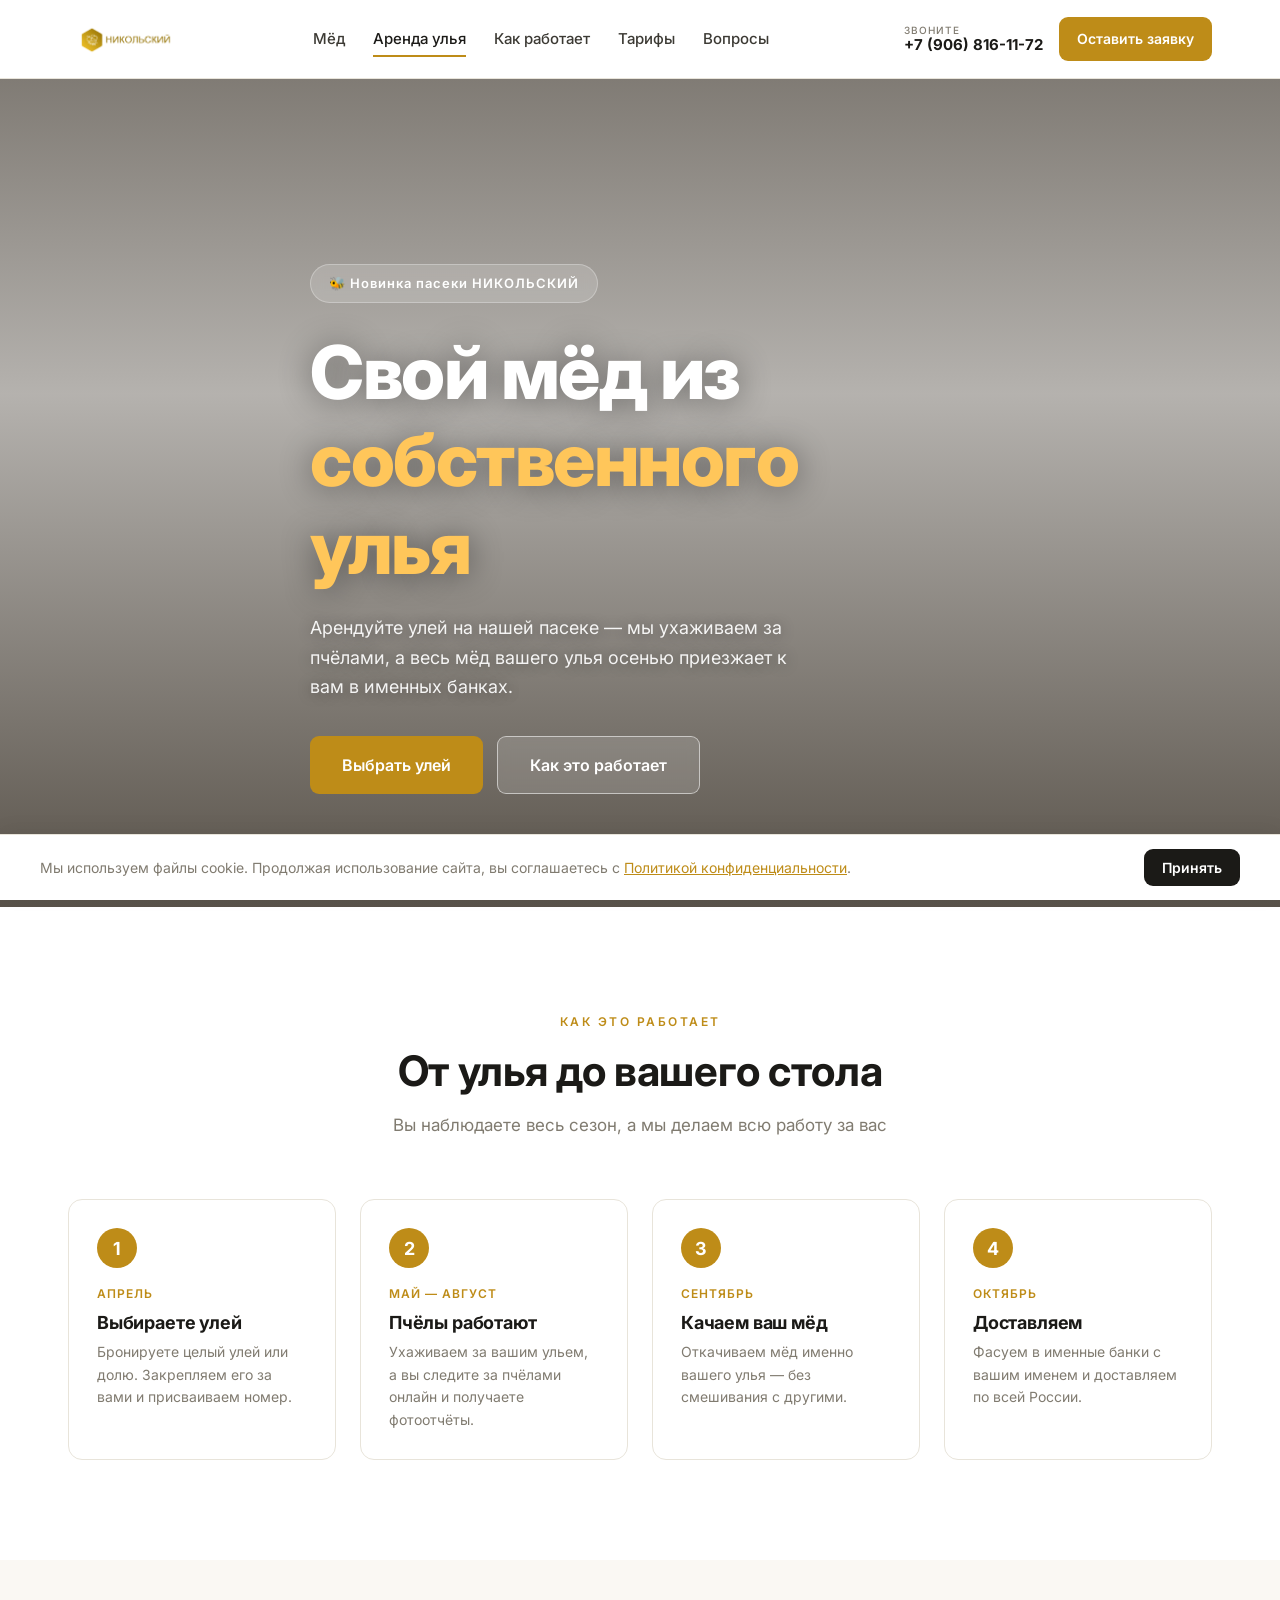
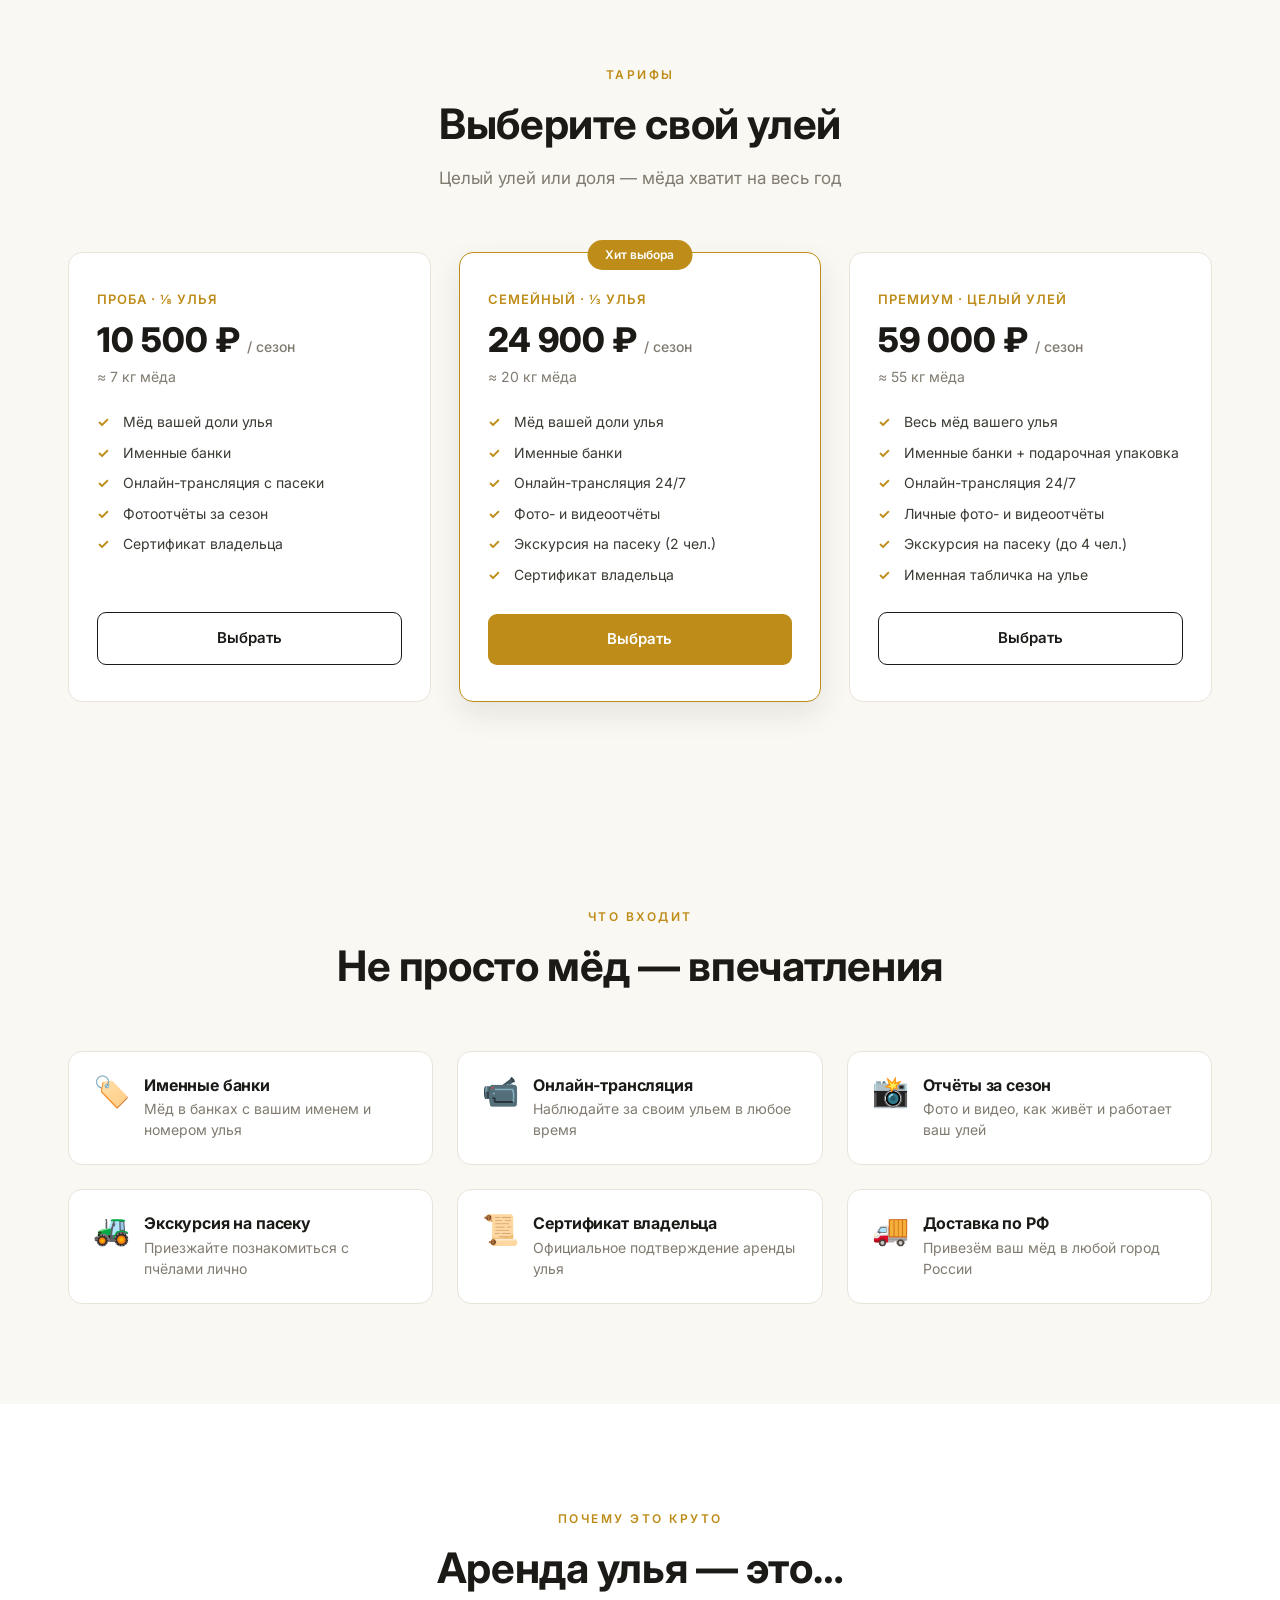
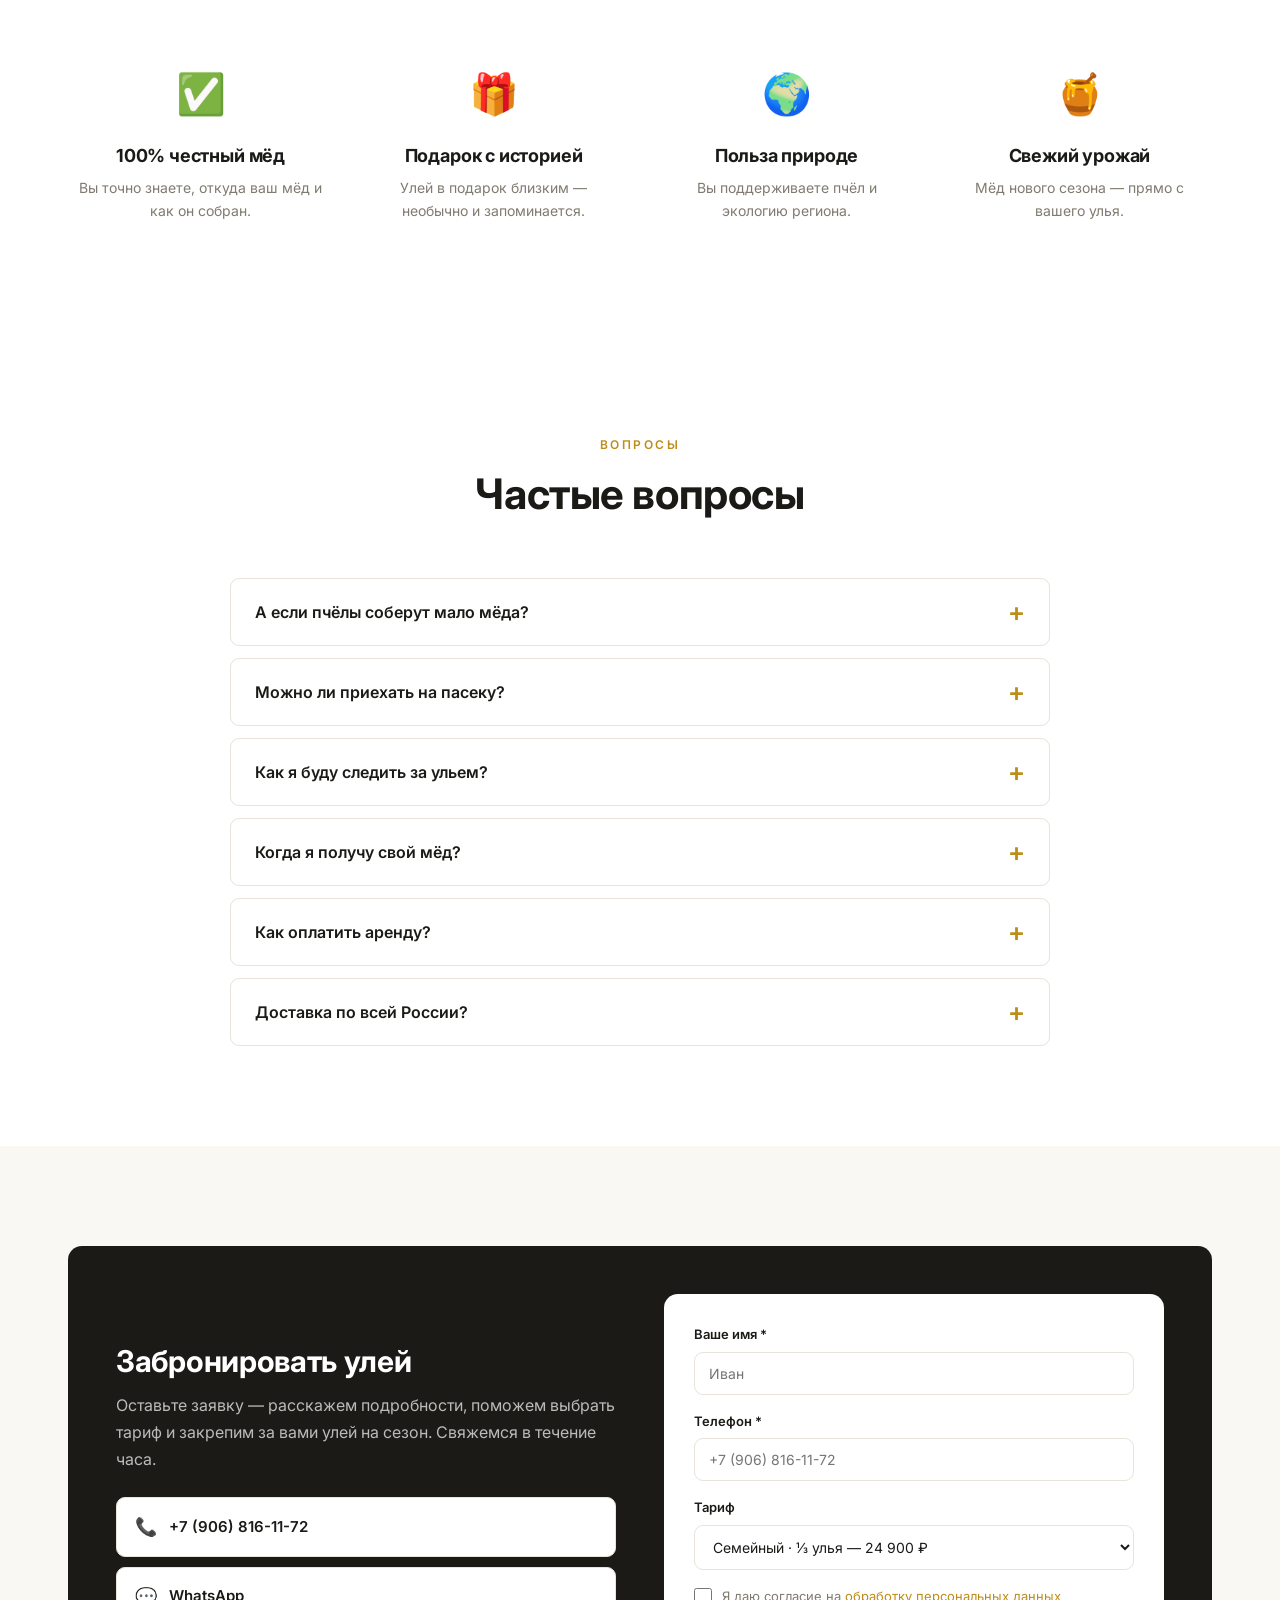
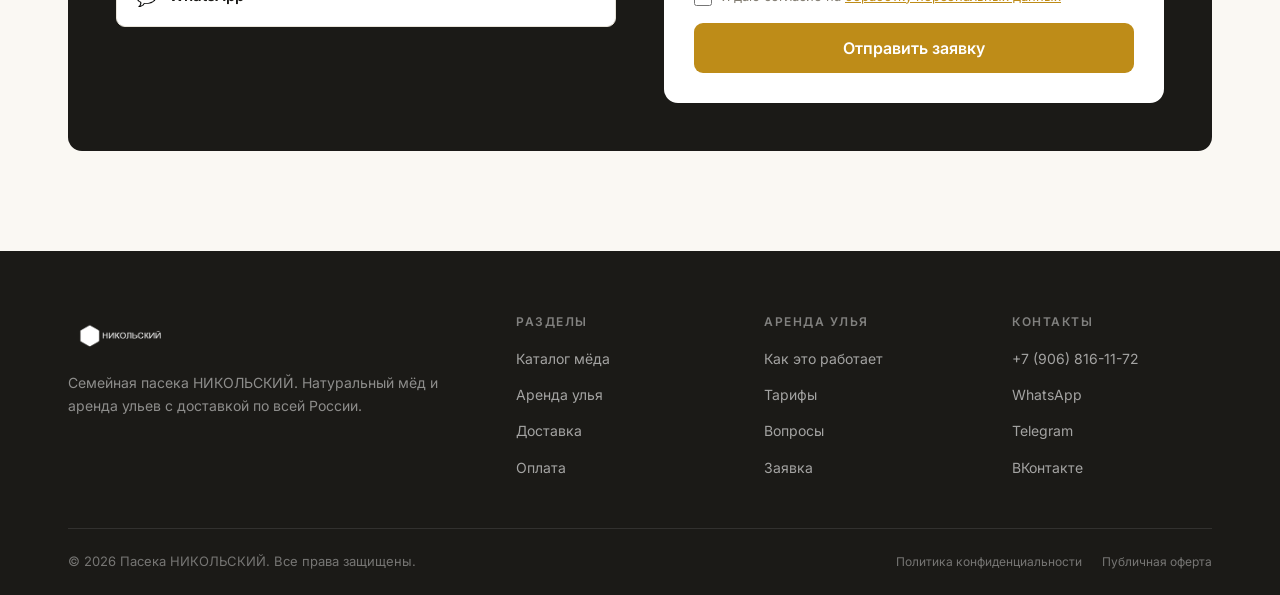
==== arenda.html @ d19005cc "Добавлена отдельная страница «Аренда улья» (пчелошеринг) - arenda.html: видео-hero, этапы по месяцам" ====
<!DOCTYPE html>
<html lang="ru">
<head>
  <meta charset="UTF-8" />
  <meta name="viewport" content="width=device-width, initial-scale=1.0" />
  <meta name="description" content="Аренда улья на пасеке НИКОЛЬСКИЙ — свой мёд из собственного улья. Именные банки, онлайн-трансляция, экскурсия. Доставка по России." />
  <title>Аренда улья — Пасека НИКОЛЬСКИЙ</title>
  <link rel="preconnect" href="https://fonts.googleapis.com" />
  <link rel="preconnect" href="https://fonts.gstatic.com" crossorigin />
  <link href="https://fonts.googleapis.com/css2?family=Montserrat:wght@500;600;700;800;900&family=Inter:wght@400;500;600&display=swap" rel="stylesheet" />
  <link rel="stylesheet" href="style.css" />
</head>
<body>

  <!-- COOKIE BANNER -->
  <div class="cookie-bar" id="cookieBar">
    <div class="cookie-bar__inner">
      <span>Мы используем файлы cookie. Продолжая использование сайта, вы соглашаетесь с <a href="privacy.html">Политикой конфиденциальности</a>.</span>
      <button class="btn btn--dark btn--sm" id="cookieAccept">Принять</button>
    </div>
  </div>

  <!-- HEADER -->
  <header class="header" id="header">
    <div class="container header__inner">
      <a href="index.html" class="logo">
        <img src="images/logo.png" alt="Пасека НИКОЛЬСКИЙ" class="logo__img" />
      </a>
      <nav class="nav" id="nav">
        <a href="index.html#products">Мёд</a>
        <a href="arenda.html" class="active">Аренда улья</a>
        <a href="#how">Как работает</a>
        <a href="#tariffs">Тарифы</a>
        <a href="#faq">Вопросы</a>
      </nav>
      <div class="header__actions">
        <a href="tel:+79068161172" class="header__phone">
          <span class="header__phone-label">Звоните</span>
          +7 (906) 816-11-72
        </a>
        <a href="#rent" class="btn btn--gold btn--sm">Оставить заявку</a>
        <button class="burger" id="burger" aria-label="Открыть меню"><span></span><span></span><span></span></button>
      </div>
    </div>
  </header>

  <!-- HERO -->
  <section class="hero" id="top">
    <video class="hero__video" autoplay muted loop playsinline preload="auto"
           poster="https://images.pexels.com/photos/17543926/pexels-photo-17543926.jpeg?auto=compress&cs=tinysrgb&w=1600">
      <source src="https://videos.pexels.com/video-files/18358802/18358802-hd_1920_1080_30fps.mp4" type="video/mp4">
    </video>
    <div class="hero__overlay" aria-hidden="true"></div>
    <div class="container">
      <div class="hero__content">
        <span class="hero__eyebrow">🐝 Новинка пасеки НИКОЛЬСКИЙ</span>
        <h1 class="hero__title">Свой мёд из<br><span>собственного улья</span></h1>
        <p class="hero__sub">Арендуйте улей на нашей пасеке — мы ухаживаем за пчёлами, а весь мёд вашего улья осенью приезжает к вам в именных банках.</p>
        <div class="hero__cta">
          <a href="#tariffs" class="btn btn--gold btn--lg">Выбрать улей</a>
          <a href="#how" class="btn btn--glass btn--lg">Как это работает</a>
        </div>
      </div>
    </div>
  </section>

  <!-- КАК ЭТО РАБОТАЕТ -->
  <section class="recipe" id="how" style="background:var(--bg)">
    <div class="container">
      <div class="section-head">
        <span class="section-tag">Как это работает</span>
        <h2 class="section-title">От улья до вашего стола</h2>
        <p class="section-sub">Вы наблюдаете весь сезон, а мы делаем всю работу за вас</p>
      </div>
      <div class="steps">
        <div class="step fade-in">
          <div class="step__num">1</div>
          <span class="step__month">Апрель</span>
          <h3>Выбираете улей</h3>
          <p>Бронируете целый улей или долю. Закрепляем его за вами и присваиваем номер.</p>
        </div>
        <div class="step fade-in">
          <div class="step__num">2</div>
          <span class="step__month">Май — Август</span>
          <h3>Пчёлы работают</h3>
          <p>Ухаживаем за вашим ульем, а вы следите за пчёлами онлайн и получаете фотоотчёты.</p>
        </div>
        <div class="step fade-in">
          <div class="step__num">3</div>
          <span class="step__month">Сентябрь</span>
          <h3>Качаем ваш мёд</h3>
          <p>Откачиваем мёд именно вашего улья — без смешивания с другими.</p>
        </div>
        <div class="step fade-in">
          <div class="step__num">4</div>
          <span class="step__month">Октябрь</span>
          <h3>Доставляем</h3>
          <p>Фасуем в именные банки с вашим именем и доставляем по всей России.</p>
        </div>
      </div>
    </div>
  </section>

  <!-- ТАРИФЫ -->
  <section class="products" id="tariffs">
    <div class="container">
      <div class="section-head">
        <span class="section-tag">Тарифы</span>
        <h2 class="section-title">Выберите свой улей</h2>
        <p class="section-sub">Целый улей или доля — мёда хватит на весь год</p>
      </div>
      <div class="tariffs">
        <div class="tariff fade-in">
          <div class="tariff__name">Проба · ⅛ улья</div>
          <div class="tariff__price">10 500 ₽ <small>/ сезон</small></div>
          <div class="tariff__yield">≈ 7 кг мёда</div>
          <ul class="tariff__list">
            <li>Мёд вашей доли улья</li>
            <li>Именные банки</li>
            <li>Онлайн-трансляция с пасеки</li>
            <li>Фотоотчёты за сезон</li>
            <li>Сертификат владельца</li>
          </ul>
          <a href="#rent" class="btn btn--line btn--full">Выбрать</a>
        </div>

        <div class="tariff tariff--featured fade-in">
          <div class="tariff__badge">Хит выбора</div>
          <div class="tariff__name">Семейный · ⅓ улья</div>
          <div class="tariff__price">24 900 ₽ <small>/ сезон</small></div>
          <div class="tariff__yield">≈ 20 кг мёда</div>
          <ul class="tariff__list">
            <li>Мёд вашей доли улья</li>
            <li>Именные банки</li>
            <li>Онлайн-трансляция 24/7</li>
            <li>Фото- и видеоотчёты</li>
            <li>Экскурсия на пасеку (2 чел.)</li>
            <li>Сертификат владельца</li>
          </ul>
          <a href="#rent" class="btn btn--gold btn--full">Выбрать</a>
        </div>

        <div class="tariff fade-in">
          <div class="tariff__name">Премиум · целый улей</div>
          <div class="tariff__price">59 000 ₽ <small>/ сезон</small></div>
          <div class="tariff__yield">≈ 55 кг мёда</div>
          <ul class="tariff__list">
            <li>Весь мёд вашего улья</li>
            <li>Именные банки + подарочная упаковка</li>
            <li>Онлайн-трансляция 24/7</li>
            <li>Личные фото- и видеоотчёты</li>
            <li>Экскурсия на пасеку (до 4 чел.)</li>
            <li>Именная табличка на улье</li>
          </ul>
          <a href="#rent" class="btn btn--line btn--full">Выбрать</a>
        </div>
      </div>
    </div>
  </section>

  <!-- ЧТО ВХОДИТ -->
  <section class="payment" id="included">
    <div class="container">
      <div class="section-head">
        <span class="section-tag">Что входит</span>
        <h2 class="section-title">Не просто мёд — впечатления</h2>
      </div>
      <div class="incl">
        <div class="incl-item fade-in"><span>🏷️</span><div><h4>Именные банки</h4><p>Мёд в банках с вашим именем и номером улья</p></div></div>
        <div class="incl-item fade-in"><span>📹</span><div><h4>Онлайн-трансляция</h4><p>Наблюдайте за своим ульем в любое время</p></div></div>
        <div class="incl-item fade-in"><span>📸</span><div><h4>Отчёты за сезон</h4><p>Фото и видео, как живёт и работает ваш улей</p></div></div>
        <div class="incl-item fade-in"><span>🚜</span><div><h4>Экскурсия на пасеку</h4><p>Приезжайте познакомиться с пчёлами лично</p></div></div>
        <div class="incl-item fade-in"><span>📜</span><div><h4>Сертификат владельца</h4><p>Официальное подтверждение аренды улья</p></div></div>
        <div class="incl-item fade-in"><span>🚚</span><div><h4>Доставка по РФ</h4><p>Привезём ваш мёд в любой город России</p></div></div>
      </div>
    </div>
  </section>

  <!-- ПОЧЕМУ -->
  <section class="benefits" id="why">
    <div class="container">
      <div class="section-head">
        <span class="section-tag section-tag--light">Почему это круто</span>
        <h2 class="section-title section-title--light">Аренда улья — это…</h2>
      </div>
      <div class="benefits__grid">
        <div class="benefit fade-in"><span class="benefit__icon">✅</span><h3>100% честный мёд</h3><p>Вы точно знаете, откуда ваш мёд и как он собран.</p></div>
        <div class="benefit fade-in"><span class="benefit__icon">🎁</span><h3>Подарок с историей</h3><p>Улей в подарок близким — необычно и запоминается.</p></div>
        <div class="benefit fade-in"><span class="benefit__icon">🌍</span><h3>Польза природе</h3><p>Вы поддерживаете пчёл и экологию региона.</p></div>
        <div class="benefit fade-in"><span class="benefit__icon">🍯</span><h3>Свежий урожай</h3><p>Мёд нового сезона — прямо с вашего улья.</p></div>
      </div>
    </div>
  </section>

  <!-- FAQ -->
  <section class="reviews" id="faq" style="background:var(--bg)">
    <div class="container">
      <div class="section-head">
        <span class="section-tag">Вопросы</span>
        <h2 class="section-title">Частые вопросы</h2>
      </div>
      <div class="faq">
        <div class="faq-item"><button class="faq-q" type="button">А если пчёлы соберут мало мёда?<span></span></button><div class="faq-a"><p>Мы гарантируем минимальный объём мёда по вашему тарифу. Если сезон выдался слабым — компенсируем мёдом с других ульев пасеки того же сорта.</p></div></div>
        <div class="faq-item"><button class="faq-q" type="button">Можно ли приехать на пасеку?<span></span></button><div class="faq-a"><p>Да! В тарифах «Семейный» и «Премиум» экскурсия уже включена. По тарифу «Проба» — можно организовать за отдельную плату.</p></div></div>
        <div class="faq-item"><button class="faq-q" type="button">Как я буду следить за ульем?<span></span></button><div class="faq-a"><p>Вы получите доступ к онлайн-трансляции с пасеки и будете получать фото- и видеоотчёты в течение всего сезона в WhatsApp или Telegram.</p></div></div>
        <div class="faq-item"><button class="faq-q" type="button">Когда я получу свой мёд?<span></span></button><div class="faq-a"><p>Откачка проходит в сентябре, доставка — в октябре. Мёд фасуется в именные банки с вашим именем и номером улья.</p></div></div>
        <div class="faq-item"><button class="faq-q" type="button">Как оплатить аренду?<span></span></button><div class="faq-a"><p>Картой, по СБП, через SberPay или ЮMoney. Возможна оплата частями — уточните у менеджера.</p></div></div>
        <div class="faq-item"><button class="faq-q" type="button">Доставка по всей России?<span></span></button><div class="faq-a"><p>Да, доставляем СДЭК, Яндекс Доставкой, DPD, Boxberry и Почтой России — в любой город страны.</p></div></div>
      </div>
    </div>
  </section>

  <!-- CTA / ЗАЯВКА -->
  <section class="order" id="rent">
    <div class="container">
      <div class="rent-cta">
        <div class="rent-cta__text">
          <h2>Забронировать улей</h2>
          <p>Оставьте заявку — расскажем подробности, поможем выбрать тариф и закрепим за вами улей на сезон. Свяжемся в течение часа.</p>
          <div class="order__contacts" style="margin-top:24px">
            <a href="tel:+79068161172" class="contact-link"><span>📞</span>+7 (906) 816-11-72</a>
            <a href="https://wa.me/79068161172" class="contact-link" target="_blank" rel="noopener"><span>💬</span>WhatsApp</a>
          </div>
        </div>
        <form class="rent-form" id="rentForm" novalidate>
          <div class="form-group">
            <label for="rname">Ваше имя *</label>
            <input type="text" id="rname" name="name" placeholder="Иван" required />
          </div>
          <div class="form-group">
            <label for="phone">Телефон *</label>
            <input type="tel" id="phone" name="phone" placeholder="+7 (906) 816-11-72" required />
          </div>
          <div class="form-group">
            <label for="rtariff">Тариф</label>
            <select id="rtariff" name="tariff">
              <option>Проба · ⅛ улья — 10 500 ₽</option>
              <option selected>Семейный · ⅓ улья — 24 900 ₽</option>
              <option>Премиум · целый улей — 59 000 ₽</option>
              <option>Пока не определился — нужна консультация</option>
            </select>
          </div>
          <label class="consent-label">
            <input type="checkbox" name="consent" required />
            <span>Я даю согласие на <a href="privacy.html" target="_blank">обработку персональных данных</a></span>
          </label>
          <button type="submit" class="btn btn--gold btn--full btn--lg">Отправить заявку</button>
        </form>
      </div>
    </div>
  </section>

  <!-- FOOTER -->
  <footer class="footer">
    <div class="container">
      <div class="footer__top">
        <div class="footer__col footer__col--brand">
          <a href="index.html" class="footer-logo"><img src="images/logo.png" alt="Пасека НИКОЛЬСКИЙ" class="footer-logo__img" /></a>
          <p>Семейная пасека НИКОЛЬСКИЙ. Натуральный мёд и аренда ульев с доставкой по всей России.</p>
        </div>
        <div class="footer__col">
          <h4>Разделы</h4>
          <ul>
            <li><a href="index.html#products">Каталог мёда</a></li>
            <li><a href="arenda.html">Аренда улья</a></li>
            <li><a href="index.html#delivery">Доставка</a></li>
            <li><a href="index.html#payment">Оплата</a></li>
          </ul>
        </div>
        <div class="footer__col">
          <h4>Аренда улья</h4>
          <ul>
            <li><a href="#how">Как это работает</a></li>
            <li><a href="#tariffs">Тарифы</a></li>
            <li><a href="#faq">Вопросы</a></li>
            <li><a href="#rent">Заявка</a></li>
          </ul>
        </div>
        <div class="footer__col">
          <h4>Контакты</h4>
          <ul>
            <li><a href="tel:+79068161172">+7 (906) 816-11-72</a></li>
            <li><a href="https://wa.me/79068161172" target="_blank" rel="noopener">WhatsApp</a></li>
            <li><a href="https://t.me/+79068161172" target="_blank" rel="noopener">Telegram</a></li>
            <li><a href="https://vk.com/write-79068161172" target="_blank" rel="noopener">ВКонтакте</a></li>
          </ul>
        </div>
      </div>
      <div class="footer__bottom">
        <p>© 2026 Пасека НИКОЛЬСКИЙ. Все права защищены.</p>
        <div class="footer__legal">
          <a href="privacy.html">Политика конфиденциальности</a>
          <a href="offer.html">Публичная оферта</a>
        </div>
      </div>
    </div>
  </footer>

  <div class="toast" id="toast"><span class="toast__icon">🐝</span><span>Заявка принята! Свяжемся в течение часа.</span></div>

  <script src="script.js"></script>
</body>
</html>
---- style.css ----
/* ═══════════════════════════════════════════════════
   НИКОЛЬСКИЙ ПАСЕКА — clean & premium (Breitsamer-style)
   Белый фон, воздух, минимализм, сдержанный золотой акцент
   ═══════════════════════════════════════════════════ */

:root {
  --bg:        #FFFFFF;
  --bg-2:      #FAF8F3;   /* тёплый off-white для секций */
  --bg-3:      #F3EFE6;   /* подложка под фото товара */
  --ink:       #1B1A17;   /* почти чёрный */
  --ink-2:     #3C3A34;
  --muted:     #807B70;
  --line:      #E8E4DA;
  --gold:      #BE8C18;   /* сдержанное медовое золото */
  --gold-2:    #A2760F;
  --gold-soft: #F6EED7;
  --white:     #FFFFFF;
  --shadow:    0 1px 3px rgba(27,26,23,0.06);
  --shadow-md: 0 12px 30px rgba(27,26,23,0.09);
  --shadow-lg: 0 24px 50px rgba(27,26,23,0.12);
  --r:         14px;
  --r-sm:      9px;
  --r-pill:    100px;
  --t:         0.22s ease;
}

*, *::before, *::after { box-sizing: border-box; margin: 0; padding: 0; }
html { scroll-behavior: smooth; }
body {
  font-family: 'Inter', sans-serif;
  color: var(--ink);
  background: var(--bg);
  line-height: 1.65;
  -webkit-font-smoothing: antialiased;
  overflow-x: hidden;
}
img { max-width: 100%; display: block; }
a { color: inherit; text-decoration: none; }
ul { list-style: none; }
button { cursor: pointer; border: none; background: none; font-family: inherit; }
input, select, textarea { font-family: inherit; }
.container { max-width: 1200px; margin: 0 auto; padding: 0 28px; }
h1, h2, h3, h4 { font-family: 'Inter', sans-serif; line-height: 1.18; font-weight: 700; letter-spacing: -0.01em; }

/* ─── ЗАГОЛОВКИ СЕКЦИЙ ─── */
.section-head { text-align: center; margin-bottom: 60px; }
.section-tag {
  display: inline-block; font-size: 12px; font-weight: 600;
  letter-spacing: 2.5px; text-transform: uppercase; color: var(--gold);
  margin-bottom: 14px;
}
.section-tag--light { color: var(--gold); background: none; border: none; padding: 0; }
.section-title { font-size: clamp(28px, 3.4vw, 42px); font-weight: 700; color: var(--ink); }
.section-title--light { color: var(--ink); }
.section-title--left { text-align: left; }
.section-sub { font-size: 17px; color: var(--muted); max-width: 560px; margin: 16px auto 0; font-weight: 400; }
.benefits .section-sub, .reviews .section-sub { color: var(--muted); }

/* ─── КНОПКИ ─── */
.btn {
  display: inline-flex; align-items: center; justify-content: center; gap: 8px;
  font-family: 'Inter', sans-serif; font-weight: 600; font-size: 15px;
  border-radius: var(--r-sm); padding: 13px 26px; transition: all var(--t); white-space: nowrap;
}
.btn--gold { background: var(--gold); color: var(--white); }
.btn--gold:hover { background: var(--gold-2); }
.btn--dark { background: var(--ink); color: var(--white); }
.btn--dark:hover { background: #000; }
.btn--line { background: transparent; color: var(--ink); border: 1.5px solid var(--ink); }
.btn--line:hover { background: var(--ink); color: var(--white); }
.btn--sm { padding: 10px 18px; font-size: 14px; }
.btn--lg { padding: 15px 32px; font-size: 16px; }
.btn--full { width: 100%; }

/* ─── СОЦСЕТИ ─── */
.social-btn {
  display: flex; align-items: center; justify-content: center;
  width: 36px; height: 36px; border-radius: 50%;
  background: var(--bg-2); color: var(--ink); border: 1px solid var(--line); transition: all var(--t);
}
.social-btn svg { width: 16px; height: 16px; }
.social-btn:hover { background: var(--gold); color: var(--white); border-color: var(--gold); }
.social-btn--light { background: rgba(255,255,255,0.08); color: rgba(255,255,255,0.7); border-color: rgba(255,255,255,0.12); }
.social-btn--light:hover { background: var(--gold); color: var(--white); border-color: var(--gold); }

/* ─── COOKIE BAR ─── */
.cookie-bar {
  position: fixed; bottom: 0; left: 0; right: 0; z-index: 9999;
  background: var(--white); border-top: 1px solid var(--line);
  padding: 14px 24px; box-shadow: 0 -4px 20px rgba(0,0,0,0.05); transition: transform 0.35s ease;
}
.cookie-bar.hidden { transform: translateY(100%); }
.cookie-bar__inner { max-width: 1200px; margin: 0 auto; display: flex; align-items: center; justify-content: space-between; gap: 20px; flex-wrap: wrap; }
.cookie-bar__inner span { font-size: 14px; color: var(--muted); }
.cookie-bar__inner a { color: var(--gold); text-decoration: underline; }

/* ─── HEADER ─── */
.header {
  position: sticky; top: 0; z-index: 100;
  background: rgba(255,255,255,0.88); backdrop-filter: blur(14px); -webkit-backdrop-filter: blur(14px);
  border-bottom: 1px solid var(--line); transition: box-shadow var(--t);
}
.header.scrolled { box-shadow: 0 4px 20px rgba(0,0,0,0.05); }
.header__inner { display: flex; align-items: center; justify-content: space-between; height: 78px; gap: 16px; }
.logo__img { height: 44px; width: auto; object-fit: contain; }
.nav { display: flex; align-items: center; gap: 28px; }
.nav a {
  font-size: 15px; font-weight: 500; color: var(--ink-2);
  padding: 4px 0; position: relative; transition: color var(--t);
}
.nav a::after { content: ''; position: absolute; left: 0; bottom: -2px; width: 0; height: 2px; background: var(--gold); transition: width var(--t); }
.nav a:hover, .nav a.active { color: var(--ink); }
.nav a:hover::after, .nav a.active::after { width: 100%; }
.header__actions { display: flex; align-items: center; gap: 16px; }
.header__socials { display: flex; gap: 7px; }
.header__phone { display: flex; flex-direction: column; line-height: 1.15; font-size: 15px; font-weight: 700; color: var(--ink); white-space: nowrap; }
.header__phone-label { font-size: 10px; font-weight: 500; color: var(--muted); text-transform: uppercase; letter-spacing: 1px; }
.burger { display: none; flex-direction: column; gap: 5px; padding: 6px; }
.burger span { display: block; width: 24px; height: 2px; background: var(--ink); border-radius: 2px; transition: all var(--t); }
.burger.open span:nth-child(1) { transform: translateY(7px) rotate(45deg); }
.burger.open span:nth-child(2) { opacity: 0; }
.burger.open span:nth-child(3) { transform: translateY(-7px) rotate(-45deg); }

/* ─── HERO (фоновое видео) ─── */
.hero { position: relative; min-height: 92vh; display: flex; flex-direction: column; justify-content: center; overflow: hidden; padding: 120px 0 48px; }
.hero__video { position: absolute; inset: 0; width: 100%; height: 100%; object-fit: cover; z-index: 0; }
.hero__overlay { position: absolute; inset: 0; z-index: 1; background: linear-gradient(180deg, rgba(24,15,3,0.55) 0%, rgba(24,15,3,0.32) 38%, rgba(24,15,3,0.72) 100%); }
.hero .container { position: relative; z-index: 2; }
.hero__bg { display: none; }
.hero__visual, .hero__photo, .scene__stamp { display: none; }
.hero__content { max-width: 660px; }
.hero__eyebrow {
  display: inline-block; font-size: 13px; font-weight: 600; letter-spacing: 1px; color: #fff;
  background: rgba(255,255,255,0.16); border: 1px solid rgba(255,255,255,0.28);
  backdrop-filter: blur(6px); -webkit-backdrop-filter: blur(6px);
  padding: 8px 18px; border-radius: var(--r-pill); margin-bottom: 26px;
}
.hero__title { font-size: clamp(40px, 6vw, 74px); font-weight: 800; letter-spacing: -0.02em; color: #fff; margin-bottom: 22px; text-shadow: 0 2px 32px rgba(0,0,0,0.45); }
.hero__title span { color: #FFC65A; }
.hero__sub { font-size: 18px; color: rgba(255,255,255,0.92); max-width: 500px; margin-bottom: 34px; font-weight: 400; text-shadow: 0 1px 14px rgba(0,0,0,0.4); }
.hero__cta { display: flex; gap: 14px; flex-wrap: wrap; }
.btn--glass { background: rgba(255,255,255,0.14); color: #fff; border: 1.5px solid rgba(255,255,255,0.55); backdrop-filter: blur(6px); -webkit-backdrop-filter: blur(6px); }
.btn--glass:hover { background: #fff; color: var(--ink); border-color: #fff; }

/* ─── ФАКТЫ (стекло поверх видео) ─── */
.facts {
  position: relative; z-index: 2; margin-top: 48px;
  background: rgba(255,255,255,0.10); border: 1px solid rgba(255,255,255,0.22);
  backdrop-filter: blur(16px); -webkit-backdrop-filter: blur(16px);
  border-radius: var(--r); padding: 28px 36px;
}
.facts__row { display: grid; grid-template-columns: repeat(4, 1fr); gap: 16px; }
.fact { text-align: center; padding: 6px; border-right: 1px solid rgba(255,255,255,0.2); }
.fact:last-child { border-right: none; }
.fact__label { display: block; font-size: 12px; color: rgba(255,255,255,0.72); text-transform: uppercase; letter-spacing: 1px; margin-bottom: 6px; font-weight: 500; }
.fact__value { display: block; font-size: 28px; font-weight: 700; color: #fff; }
.facts__note { text-align: center; color: rgba(255,255,255,0.78); font-size: 14px; margin-top: 20px; padding-top: 20px; border-top: 1px solid rgba(255,255,255,0.16); }

/* ─── RECIPE / СОСТАВ ─── */
.recipe { padding: 100px 0; background: var(--bg); }
.recipe__head { text-align: center; margin-bottom: 56px; }
.recipe__title { font-size: clamp(28px, 3.4vw, 42px); font-weight: 700; color: var(--ink); }
.recipe__title span { color: var(--gold); }
.recipe__stamp { display: none; }
.recipe__grid { display: grid; grid-template-columns: repeat(3, 1fr); gap: 28px; }
.ingredient { background: var(--white); border: 1px solid var(--line); border-radius: var(--r); overflow: hidden; transition: box-shadow var(--t), transform var(--t); }
.ingredient:hover { box-shadow: var(--shadow-md); transform: translateY(-4px); }
.ingredient--raised { transform: none; }
.ingredient__photo { height: 220px; overflow: hidden; }
.ingredient__photo img { width: 100%; height: 100%; object-fit: cover; }
.ingredient__body { padding: 26px; }
.ingredient__body h3 { font-size: 20px; font-weight: 700; color: var(--ink); margin-bottom: 10px; }
.ingredient__body p { font-size: 15px; color: var(--muted); line-height: 1.65; }

/* ─── PRODUCTS ─── */
.products { padding: 100px 0; background: var(--bg-2); }
.products__grid { display: grid; grid-template-columns: repeat(3, 1fr); gap: 28px; margin-bottom: 36px; }
.product-card {
  background: var(--white); border: 1px solid var(--line); border-radius: var(--r);
  overflow: hidden; display: flex; flex-direction: column; transition: box-shadow var(--t), transform var(--t);
}
.product-card:hover { box-shadow: var(--shadow-md); transform: translateY(-4px); }
.product-card__media { position: relative; aspect-ratio: 1 / 1; background: var(--bg-3); overflow: hidden; }
.product-card__img { width: 100%; height: 100%; object-fit: cover; transition: transform 0.4s ease; }
.product-card:hover .product-card__img { transform: scale(1.04); }
.product-badge {
  position: absolute; top: 14px; left: 14px; font-size: 11px; font-weight: 600;
  letter-spacing: 0.5px; text-transform: uppercase; background: var(--white); color: var(--gold);
  padding: 5px 11px; border-radius: var(--r-pill); box-shadow: var(--shadow);
}
.product-card__body { padding: 22px; display: flex; flex-direction: column; flex: 1; }
.product-card__body h3 { font-size: 19px; font-weight: 700; color: var(--ink); margin-bottom: 6px; }
.product-card__meta { font-size: 13px; color: var(--muted); margin-bottom: 18px; }
.product-card__price-row { margin-top: auto; margin-bottom: 16px; }
.product-card__price { font-size: 24px; font-weight: 700; color: var(--ink); }
.product-card__unit { display: block; font-size: 12px; color: var(--muted); margin-top: 3px; }
.product-card__delivery { font-size: 11px; color: var(--muted); margin-top: 12px; text-align: center; }

/* Опт */
.bulk { display: flex; align-items: center; gap: 22px; background: var(--white); border: 1px solid var(--line); border-radius: var(--r); padding: 28px 34px; flex-wrap: wrap; }
.bulk__emoji { font-size: 38px; }
.bulk__text h4 { font-size: 19px; font-weight: 700; color: var(--ink); margin-bottom: 4px; }
.bulk__text p { font-size: 14px; color: var(--muted); }
.bulk .btn--line { margin-left: auto; }

/* ─── BENEFITS ─── */
.benefits { padding: 100px 0; background: var(--bg); }
.benefits__grid { display: grid; grid-template-columns: repeat(4, 1fr); gap: 28px; }
.benefit { text-align: center; padding: 8px; }
.benefit__icon { font-size: 40px; display: block; margin-bottom: 18px; }
.benefit h3 { font-size: 18px; font-weight: 700; color: var(--ink); margin-bottom: 10px; }
.benefit p { font-size: 14px; color: var(--muted); line-height: 1.65; }

/* ─── ABOUT ─── */
.about { padding: 100px 0; background: var(--bg-2); }
.about__inner { display: grid; grid-template-columns: 1fr 1fr; gap: 64px; align-items: center; }
.about__visual { background: none; padding: 0; text-align: left; }
.about__photo { width: 100%; aspect-ratio: 4 / 3; object-fit: cover; border-radius: var(--r); box-shadow: var(--shadow-md); margin-bottom: 20px; }
.about__chips { display: flex; flex-wrap: wrap; gap: 10px; }
.chip { font-size: 13px; font-weight: 500; background: var(--white); color: var(--ink-2); border: 1px solid var(--line); padding: 8px 16px; border-radius: var(--r-pill); }
.about__text .section-title { margin-bottom: 20px; }
.about__text p { color: var(--muted); font-size: 16px; line-height: 1.8; margin-bottom: 16px; }
.about__features { display: flex; flex-direction: column; gap: 16px; margin: 24px 0 32px; }
.about-feature { display: flex; align-items: flex-start; gap: 14px; }
.about-feature span { font-size: 26px; flex-shrink: 0; }
.about-feature h4 { font-size: 16px; font-weight: 700; color: var(--ink); margin-bottom: 2px; }
.about-feature p { font-size: 14px; color: var(--muted); margin: 0; }

/* ─── ГАЛЕРЕЯ / СЛАЙДЕР ─── */
.gallery { padding: 100px 0; background: var(--bg); }
.slider { position: relative; }
.slider__viewport { overflow: hidden; border-radius: var(--r); box-shadow: var(--shadow-md); }
.slider__track { display: flex; transition: transform 0.55s cubic-bezier(.4,.0,.2,1); }
.slide { position: relative; min-width: 100%; }
.slide img { width: 100%; aspect-ratio: 16 / 9; object-fit: cover; display: block; }
.slide__cap {
  position: absolute; left: 0; right: 0; bottom: 0;
  padding: 48px 32px 24px;
  background: linear-gradient(to top, rgba(27,26,23,0.8), transparent);
  color: var(--white); font-size: 18px; font-weight: 600;
}
.slider__arrow {
  position: absolute; top: 50%; transform: translateY(-50%);
  width: 48px; height: 48px; border-radius: 50%;
  background: rgba(255,255,255,0.92); color: var(--ink);
  font-size: 26px; line-height: 1; font-weight: 400;
  display: flex; align-items: center; justify-content: center;
  box-shadow: var(--shadow-md); transition: all var(--t); z-index: 2;
}
.slider__arrow:hover { background: var(--gold); color: var(--white); }
.slider__arrow--prev { left: 18px; }
.slider__arrow--next { right: 18px; }
.slider__dots { display: flex; justify-content: center; gap: 9px; margin-top: 22px; }
.slider__dots button {
  width: 9px; height: 9px; border-radius: 50%; background: var(--line);
  transition: all var(--t); cursor: pointer;
}
.slider__dots button.active { background: var(--gold); width: 26px; border-radius: var(--r-pill); }

/* ─── DELIVERY ─── */
.delivery { padding: 100px 0; background: var(--bg); }
.delivery__grid { display: grid; grid-template-columns: repeat(3, 1fr); gap: 24px; margin-bottom: 28px; }
.delivery-card { background: var(--white); border: 1px solid var(--line); border-radius: var(--r); padding: 28px; transition: box-shadow var(--t), transform var(--t); }
.delivery-card:hover { box-shadow: var(--shadow-md); transform: translateY(-3px); }
.delivery-card__head { display: flex; align-items: center; justify-content: space-between; gap: 10px; margin-bottom: 20px; flex-wrap: wrap; }
.delivery-logo { font-weight: 700; font-size: 14px; padding: 6px 13px; border-radius: var(--r-sm); color: var(--white); }
.delivery-logo--cdek { background: #1CAC4B; }
.delivery-logo--ya { background: #FC3F1D; font-size: 12px; }
.delivery-logo--dpd { background: #DC0032; }
.delivery-logo--box { background: #E2006A; }
.delivery-logo--pochta { background: #005B99; font-size: 12px; }
.delivery-logo--self { background: var(--gold); }
.delivery-pop { font-size: 11px; font-weight: 600; background: var(--gold-soft); color: var(--gold); padding: 4px 11px; border-radius: var(--r-pill); }
.delivery-card__rows { display: flex; flex-direction: column; gap: 9px; margin-bottom: 14px; }
.dr { display: flex; justify-content: space-between; font-size: 14px; padding-bottom: 9px; border-bottom: 1px solid var(--line); }
.dr:last-child { border-bottom: none; padding-bottom: 0; }
.dr span { color: var(--muted); }
.dr b { color: var(--ink); font-weight: 600; }
.delivery-card__note { font-size: 13px; color: var(--muted); line-height: 1.5; }
.delivery__note { display: flex; align-items: center; gap: 14px; background: var(--bg-2); border: 1px solid var(--line); border-radius: var(--r-sm); padding: 20px 26px; }
.delivery__note span { font-size: 22px; }
.delivery__note p { font-size: 14px; color: var(--ink-2); }

/* ─── PAYMENT ─── */
.payment { padding: 100px 0; background: var(--bg-2); }
.payment__grid { display: grid; grid-template-columns: repeat(3, 1fr); gap: 24px; margin-bottom: 32px; }
.pay { background: var(--white); border: 1px solid var(--line); border-radius: var(--r); padding: 30px 24px; text-align: center; transition: box-shadow var(--t), transform var(--t); }
.pay:hover { box-shadow: var(--shadow-md); transform: translateY(-3px); }
.pay__icon { font-size: 36px; display: block; margin-bottom: 14px; }
.pay h4 { font-size: 16px; font-weight: 700; color: var(--ink); margin-bottom: 6px; }
.pay p { font-size: 13px; color: var(--muted); line-height: 1.5; margin-bottom: 14px; }
.pay__logos { display: flex; gap: 6px; justify-content: center; flex-wrap: wrap; }
.paylogo { font-size: 10px; font-weight: 700; padding: 4px 9px; border-radius: 5px; letter-spacing: 0.5px; color: var(--white); }
.paylogo--mir { background: #0F5FA8; }
.paylogo--visa { background: #1A1F71; }
.paylogo--mc { background: #EB001B; }
.paylogo--sbp { background: #1C6DF0; }
.paylogo--sber { background: #21A038; }
.paylogo--ym { background: #8B00FF; }
.payment__security { display: flex; justify-content: center; flex-wrap: wrap; gap: 12px; }
.payment__security span { font-size: 14px; font-weight: 500; color: var(--ink-2); background: var(--white); border: 1px solid var(--line); border-radius: var(--r-pill); padding: 10px 20px; }

/* ─── REVIEWS ─── */
.reviews { padding: 100px 0; background: var(--bg); }
.reviews__grid { display: grid; grid-template-columns: repeat(3, 1fr); gap: 28px; }
.review { background: var(--white); border: 1px solid var(--line); border-radius: var(--r); padding: 32px; }
.review__stars { color: var(--gold); font-size: 16px; letter-spacing: 3px; margin-bottom: 16px; }
.review p { font-size: 15px; color: var(--ink-2); line-height: 1.7; margin-bottom: 22px; }
.review__author { display: flex; align-items: center; gap: 12px; }
.ava { width: 44px; height: 44px; border-radius: 50%; background: var(--gold-soft); color: var(--gold); display: flex; align-items: center; justify-content: center; font-weight: 700; font-size: 18px; flex-shrink: 0; }
.review__author strong { display: block; font-size: 15px; color: var(--ink); }
.review__author em { font-size: 13px; color: var(--muted); font-style: normal; }

/* ─── ORDER ─── */
.order { padding: 100px 0; background: var(--bg-2); }
.order__inner { display: grid; grid-template-columns: 360px 1fr; gap: 56px; align-items: start; }
.order__info .section-title { margin-bottom: 16px; }
.order__info > p { color: var(--muted); font-size: 16px; line-height: 1.7; margin-bottom: 26px; }
.order__contacts { display: flex; flex-direction: column; gap: 10px; margin-bottom: 26px; }
.contact-link { display: flex; align-items: center; gap: 12px; font-size: 15px; font-weight: 600; color: var(--ink); background: var(--white); border: 1px solid var(--line); padding: 14px 18px; border-radius: var(--r-sm); transition: all var(--t); }
.contact-link span { font-size: 18px; }
.contact-link:hover { border-color: var(--gold); color: var(--gold); }
.order__guarantee { display: flex; flex-direction: column; gap: 8px; }
.og { font-size: 14px; color: var(--muted); }
.order__form { background: var(--white); border: 1px solid var(--line); border-radius: var(--r); padding: 40px; display: flex; flex-direction: column; gap: 22px; }
.ff { border: 1px solid var(--line); border-radius: var(--r-sm); padding: 20px; }
.ff legend { font-size: 13px; font-weight: 700; text-transform: uppercase; letter-spacing: 1px; color: var(--gold); padding: 0 8px; }
.form-row { display: grid; grid-template-columns: 1fr 1fr; gap: 16px; }
.form-group { display: flex; flex-direction: column; gap: 6px; }
.form-group label { font-size: 13px; font-weight: 600; color: var(--ink); }
.optional { font-weight: 400; color: var(--muted); }
.form-group input, .form-group select, .form-group textarea {
  padding: 12px 14px; border: 1.5px solid var(--line); border-radius: var(--r-sm); font-size: 14px; color: var(--ink);
  background: var(--white); transition: border-color var(--t); outline: none; }
.form-group input:focus, .form-group select:focus, .form-group textarea:focus { border-color: var(--gold); }
.form-group textarea { resize: vertical; }
.honey-select { display: grid; grid-template-columns: 1fr 1fr; gap: 8px; margin-top: 8px; }
.honey-option { cursor: pointer; }
.honey-option input { position: absolute; opacity: 0; width: 0; height: 0; }
.ho-box { display: flex; justify-content: space-between; align-items: center; padding: 11px 14px; border: 1.5px solid var(--line); border-radius: var(--r-sm); font-size: 13px; transition: all var(--t); background: var(--white); cursor: pointer; }
.honey-option input:checked + .ho-box { border-color: var(--gold); background: var(--gold-soft); }
.ho-box:hover { border-color: var(--gold); }
.ho-name { font-weight: 500; color: var(--ink); }
.ho-price { font-size: 12px; color: var(--muted); }
.delivery-options { display: grid; grid-template-columns: 1fr 1fr; gap: 8px; margin-top: 8px; }
.delivery-option { cursor: pointer; }
.delivery-option input { position: absolute; opacity: 0; width: 0; height: 0; }
.do-box { display: flex; flex-direction: column; gap: 4px; padding: 12px 14px; border: 1.5px solid var(--line); border-radius: var(--r-sm); transition: all var(--t); cursor: pointer; background: var(--white); }
.delivery-option input:checked + .do-box { border-color: var(--gold); background: var(--gold-soft); }
.do-box:hover { border-color: var(--gold); }
.do-logo { font-weight: 700; font-size: 13px; color: var(--ink); }
.do-logo--cdek { color: #1CAC4B; }
.do-logo--ya { color: #FC3F1D; }
.do-logo--dpd { color: #DC0032; }
.do-logo--box { color: #E2006A; }
.do-logo--pochta { color: #005B99; }
.do-logo--pickup { color: var(--gold); }
.do-desc { font-size: 11px; color: var(--muted); }
.payment-options-form { display: flex; flex-direction: column; gap: 8px; margin-top: 8px; }
.payment-option-form { cursor: pointer; }
.payment-option-form input { position: absolute; opacity: 0; width: 0; height: 0; }
.pof-box { display: flex; align-items: center; gap: 12px; padding: 13px 16px; border: 1.5px solid var(--line); border-radius: var(--r-sm); font-size: 14px; font-weight: 500; color: var(--ink); transition: all var(--t); cursor: pointer; background: var(--white); }
.payment-option-form input:checked + .pof-box { border-color: var(--gold); background: var(--gold-soft); }
.pof-box:hover { border-color: var(--gold); }
.pof-icon { font-size: 20px; }
.consent-label { display: flex; align-items: flex-start; gap: 10px; cursor: pointer; font-size: 13px; color: var(--muted); line-height: 1.6; }
.consent-label input { width: 18px; height: 18px; flex-shrink: 0; margin-top: 2px; accent-color: var(--gold); cursor: pointer; }
.consent-label a { color: var(--gold); text-decoration: underline; }
.form__legal { font-size: 12px; color: var(--muted); text-align: center; line-height: 1.6; }
.form__legal a { color: var(--gold); }

/* ─── FOOTER ─── */
.footer { background: var(--ink); padding: 64px 0 0; }
.footer__top { display: grid; grid-template-columns: 2fr 1fr 1fr 1fr; gap: 48px; padding-bottom: 48px; border-bottom: 1px solid rgba(255,255,255,0.1); }
.footer-logo__img { height: 40px; width: auto; filter: brightness(0) invert(1); margin-bottom: 16px; }
.footer__col--brand p { font-size: 14px; color: rgba(255,255,255,0.5); line-height: 1.7; margin-bottom: 20px; }
.footer__socials { display: flex; gap: 8px; }
.footer__col h4 { font-size: 12px; font-weight: 600; letter-spacing: 1.5px; text-transform: uppercase; color: rgba(255,255,255,0.45); margin-bottom: 16px; }
.footer__col ul { display: flex; flex-direction: column; gap: 10px; }
.footer__col li a { font-size: 14px; color: rgba(255,255,255,0.6); transition: color var(--t); }
.footer__col li a:hover { color: var(--gold); }
.footer__bottom { display: flex; align-items: center; justify-content: space-between; padding: 22px 0; flex-wrap: wrap; gap: 12px; }
.footer__bottom p { font-size: 13px; color: rgba(255,255,255,0.4); }
.footer__legal { display: flex; gap: 20px; flex-wrap: wrap; }
.footer__legal a { font-size: 12px; color: rgba(255,255,255,0.4); transition: color var(--t); }
.footer__legal a:hover { color: var(--gold); }

/* ─── АРЕНДА УЛЬЯ: этапы / тарифы / что входит / FAQ ─── */
.steps { display: grid; grid-template-columns: repeat(4, 1fr); gap: 24px; }
.step { background: var(--white); border: 1px solid var(--line); border-radius: var(--r); padding: 28px; }
.step__num { width: 40px; height: 40px; border-radius: 50%; background: var(--gold); color: #fff; font-weight: 700; font-size: 18px; display: flex; align-items: center; justify-content: center; margin-bottom: 16px; }
.step__month { display: block; font-size: 12px; font-weight: 600; text-transform: uppercase; letter-spacing: 1px; color: var(--gold); margin-bottom: 8px; }
.step h3 { font-size: 18px; color: var(--ink); margin-bottom: 8px; }
.step p { font-size: 14px; color: var(--muted); line-height: 1.6; }

.tariffs { display: grid; grid-template-columns: repeat(3, 1fr); gap: 28px; align-items: stretch; }
.tariff { background: var(--white); border: 1px solid var(--line); border-radius: var(--r); padding: 36px 28px; display: flex; flex-direction: column; transition: box-shadow var(--t), transform var(--t); }
.tariff:hover { box-shadow: var(--shadow-md); transform: translateY(-4px); }
.tariff--featured { border-color: var(--gold); box-shadow: var(--shadow-md); position: relative; }
.tariff__badge { position: absolute; top: -13px; left: 50%; transform: translateX(-50%); background: var(--gold); color: #fff; font-size: 12px; font-weight: 600; padding: 5px 18px; border-radius: var(--r-pill); white-space: nowrap; }
.tariff__name { font-size: 13px; font-weight: 600; text-transform: uppercase; letter-spacing: 1px; color: var(--gold); margin-bottom: 12px; }
.tariff__price { font-size: 34px; font-weight: 800; color: var(--ink); line-height: 1; }
.tariff__price small { font-size: 14px; font-weight: 500; color: var(--muted); }
.tariff__yield { font-size: 14px; color: var(--muted); margin: 8px 0 24px; }
.tariff__list { display: flex; flex-direction: column; gap: 11px; margin-bottom: 28px; flex: 1; }
.tariff__list li { font-size: 14px; color: var(--ink-2); padding-left: 26px; position: relative; line-height: 1.4; }
.tariff__list li::before { content: '✓'; position: absolute; left: 0; color: var(--gold); font-weight: 700; }

.incl { display: grid; grid-template-columns: repeat(3, 1fr); gap: 24px; }
.incl-item { display: flex; gap: 14px; align-items: flex-start; background: var(--white); border: 1px solid var(--line); border-radius: var(--r); padding: 24px; }
.incl-item span { font-size: 30px; flex-shrink: 0; line-height: 1; }
.incl-item h4 { font-size: 16px; color: var(--ink); margin-bottom: 4px; }
.incl-item p { font-size: 14px; color: var(--muted); line-height: 1.5; }

.faq { max-width: 820px; margin: 0 auto; display: flex; flex-direction: column; gap: 12px; }
.faq-item { border: 1px solid var(--line); border-radius: var(--r-sm); background: var(--white); overflow: hidden; }
.faq-q { width: 100%; text-align: left; padding: 20px 24px; font-size: 16px; font-weight: 600; color: var(--ink); display: flex; justify-content: space-between; align-items: center; gap: 16px; cursor: pointer; }
.faq-q::after { content: '+'; font-size: 26px; color: var(--gold); transition: transform var(--t); line-height: 1; flex-shrink: 0; }
.faq-item.open .faq-q::after { transform: rotate(45deg); }
.faq-a { max-height: 0; overflow: hidden; transition: max-height 0.32s ease; }
.faq-a p { padding: 0 24px 22px; font-size: 15px; color: var(--muted); line-height: 1.7; }

.rent-cta { background: var(--ink); border-radius: var(--r); padding: 48px; display: grid; grid-template-columns: 1fr 1fr; gap: 48px; align-items: center; }
.rent-cta__text h2 { color: #fff; font-size: 30px; margin-bottom: 12px; }
.rent-cta__text p { color: rgba(255,255,255,0.7); font-size: 16px; line-height: 1.7; }
.rent-form { background: var(--white); border-radius: var(--r); padding: 30px; display: flex; flex-direction: column; gap: 16px; }

/* ─── TOAST ─── */
.toast { position: fixed; bottom: 30px; left: 50%; transform: translateX(-50%) translateY(20px); background: var(--ink); color: var(--white); padding: 16px 30px; border-radius: var(--r-sm); font-size: 15px; font-weight: 500; display: flex; align-items: center; gap: 10px; opacity: 0; pointer-events: none; transition: all 0.4s ease; z-index: 9998; box-shadow: var(--shadow-lg); }
.toast.show { opacity: 1; transform: translateX(-50%) translateY(0); }
.toast__icon { font-size: 20px; }

/* ─── FADE-IN ─── */
.fade-in { opacity: 0; transform: translateY(20px); transition: opacity 0.6s ease, transform 0.6s ease; }
.fade-in.visible { opacity: 1; transform: translateY(0); }
@media (prefers-reduced-motion: reduce) { *, *::before, *::after { animation: none !important; transition: none !important; } }

/* ─── АДАПТИВ ─── */
@media (max-width: 1024px) {
  .products__grid, .delivery__grid, .payment__grid { grid-template-columns: repeat(2, 1fr); }
  .benefits__grid { grid-template-columns: repeat(2, 1fr); }
  .reviews__grid { grid-template-columns: 1fr; }
  .recipe__grid { grid-template-columns: 1fr; }
  .footer__top { grid-template-columns: 1fr 1fr; }
  .order__inner { grid-template-columns: 1fr; gap: 40px; }
  .steps { grid-template-columns: repeat(2, 1fr); }
  .tariffs { grid-template-columns: 1fr; max-width: 480px; margin: 0 auto; }
  .incl { grid-template-columns: repeat(2, 1fr); }
  .rent-cta { grid-template-columns: 1fr; gap: 32px; padding: 36px; }
}
@media (max-width: 860px) {
  .hero__grid { grid-template-columns: 1fr; text-align: center; gap: 40px; }
  .hero__content { display: flex; flex-direction: column; align-items: center; }
  .hero__visual { order: -1; }
  .hero__photo { max-width: 360px; }
  .about__inner { grid-template-columns: 1fr; }
  .about__visual { order: -1; }
  .nav { display: none; position: fixed; top: 78px; left: 0; right: 0; background: var(--white); flex-direction: column; padding: 20px; gap: 4px; box-shadow: var(--shadow-lg); border-bottom: 1px solid var(--line); }
  .nav.open { display: flex; }
  .nav a { padding: 13px 16px; font-size: 16px; width: 100%; text-align: center; }
  .header__phone { display: none; }
  .burger { display: flex; }
  .hero__cta { justify-content: center; }
}
@media (max-width: 560px) {
  .products__grid, .delivery__grid, .payment__grid, .benefits__grid { grid-template-columns: 1fr; }
  .footer__top { grid-template-columns: 1fr; }
  .footer__bottom { flex-direction: column; text-align: center; }
  .facts__row { grid-template-columns: 1fr 1fr; gap: 10px; }
  .fact:nth-child(2) { border-right: none; }
  .fact { border-bottom: 1px solid var(--line); padding-bottom: 14px; }
  .honey-select, .delivery-options, .form-row { grid-template-columns: 1fr; }
  .steps, .incl { grid-template-columns: 1fr; }
  .order__form { padding: 24px 20px; }
  .bulk { flex-direction: column; text-align: center; }
  .bulk .btn--line { margin-left: 0; }
  .hero__cta { flex-direction: column; width: 100%; }
  .hero__cta .btn { width: 100%; }
  .header__socials { display: none; }
}
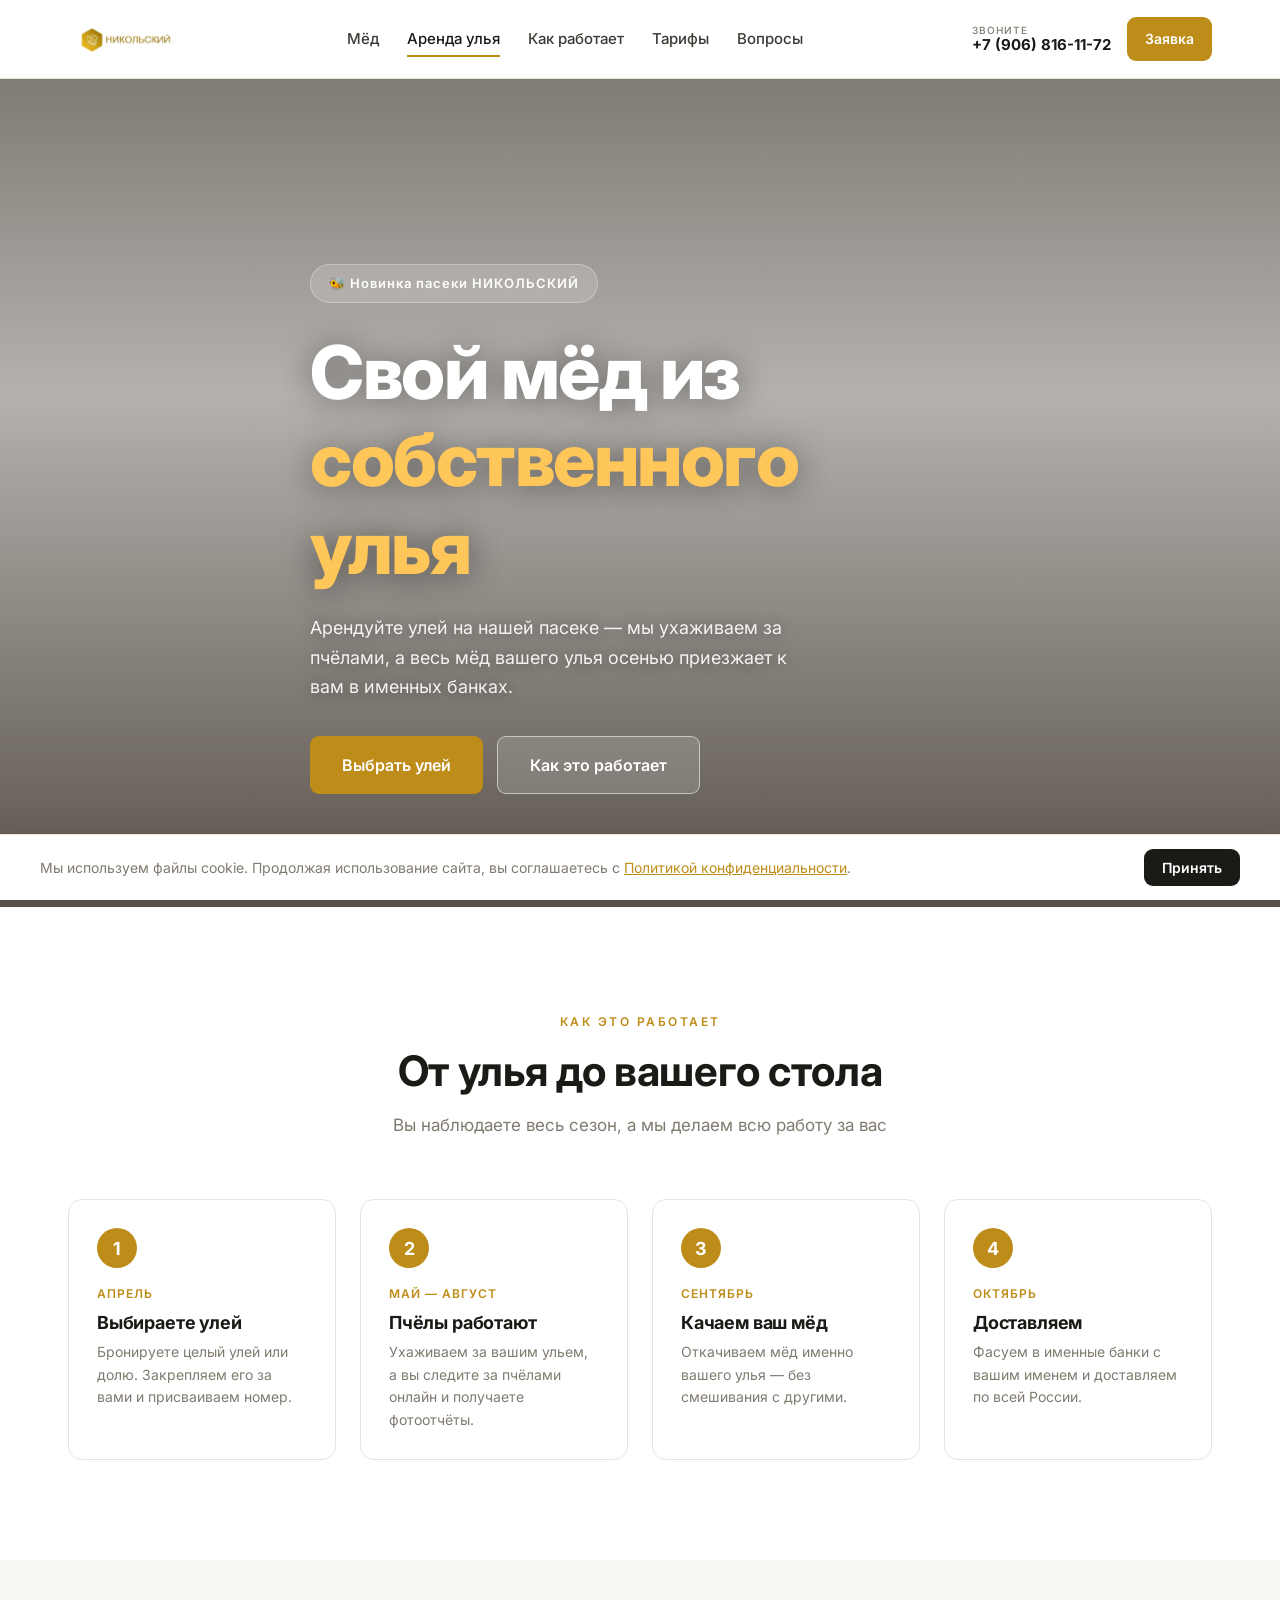
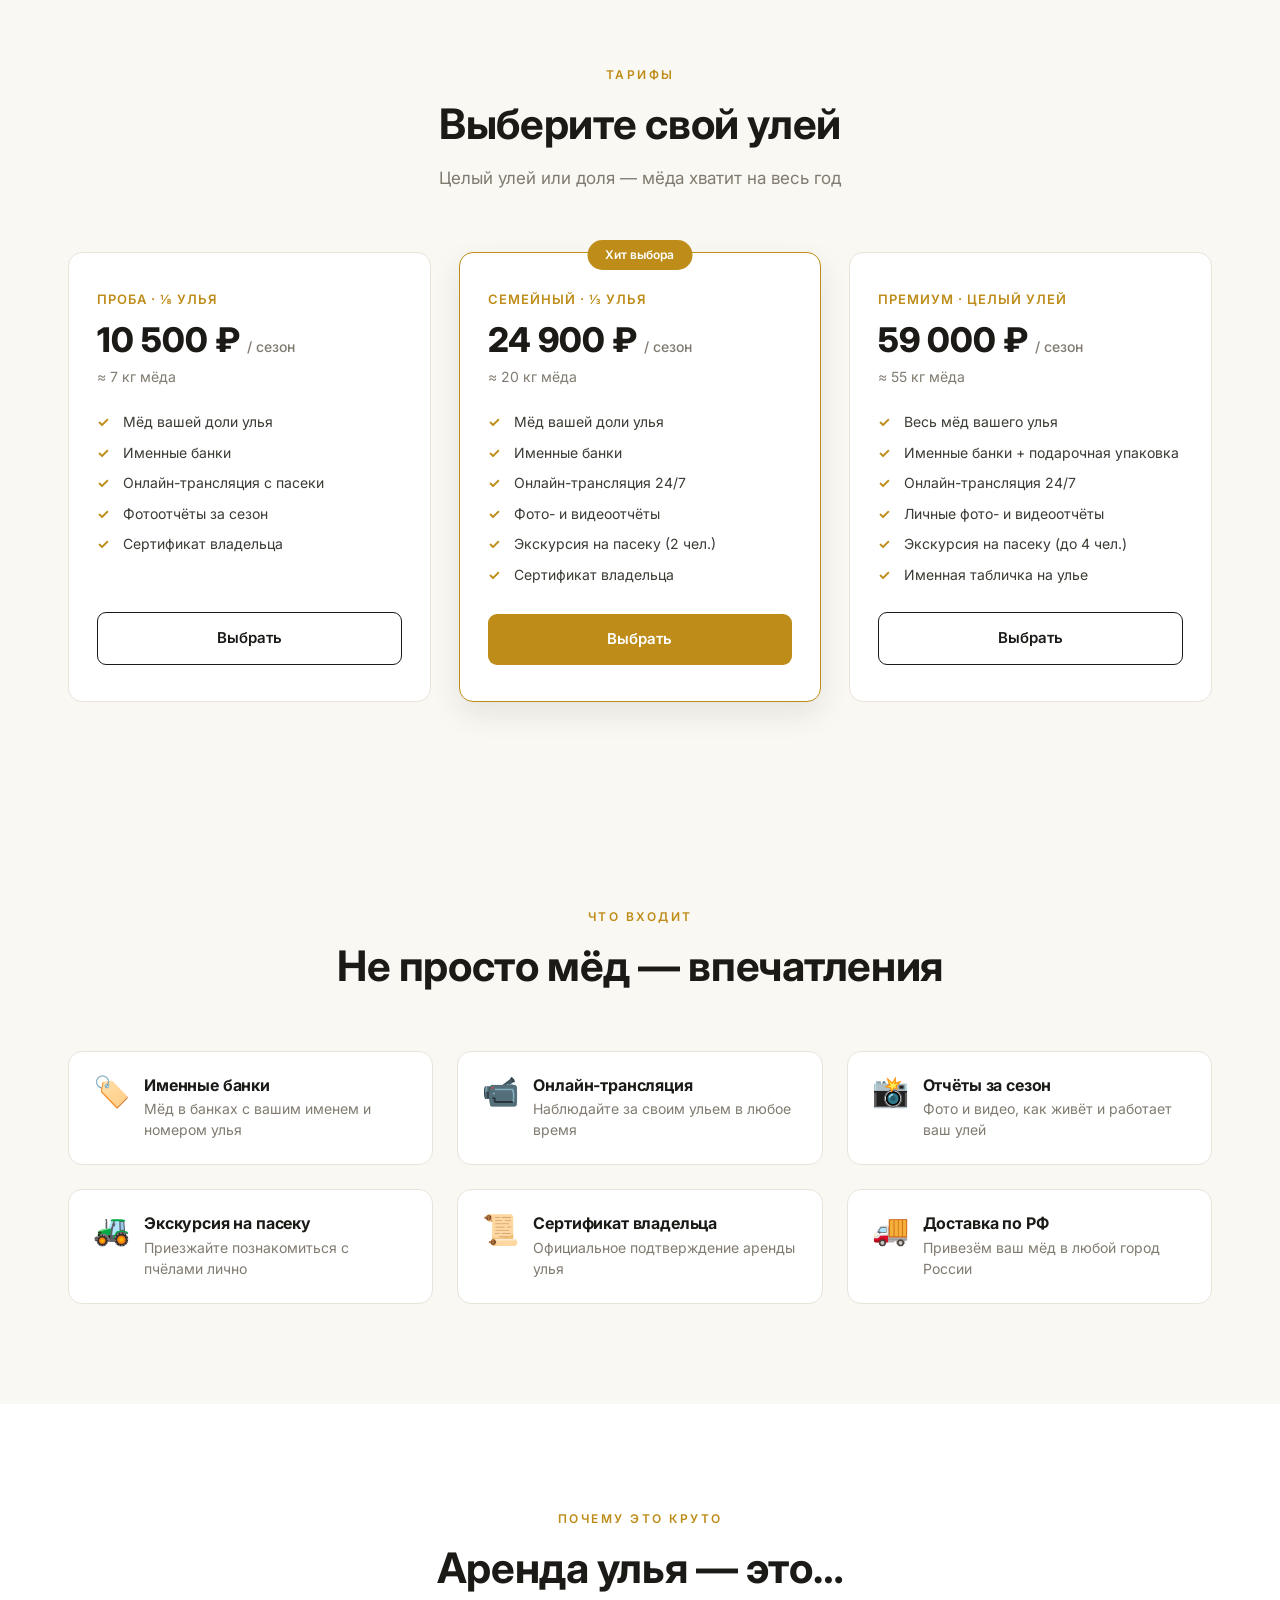
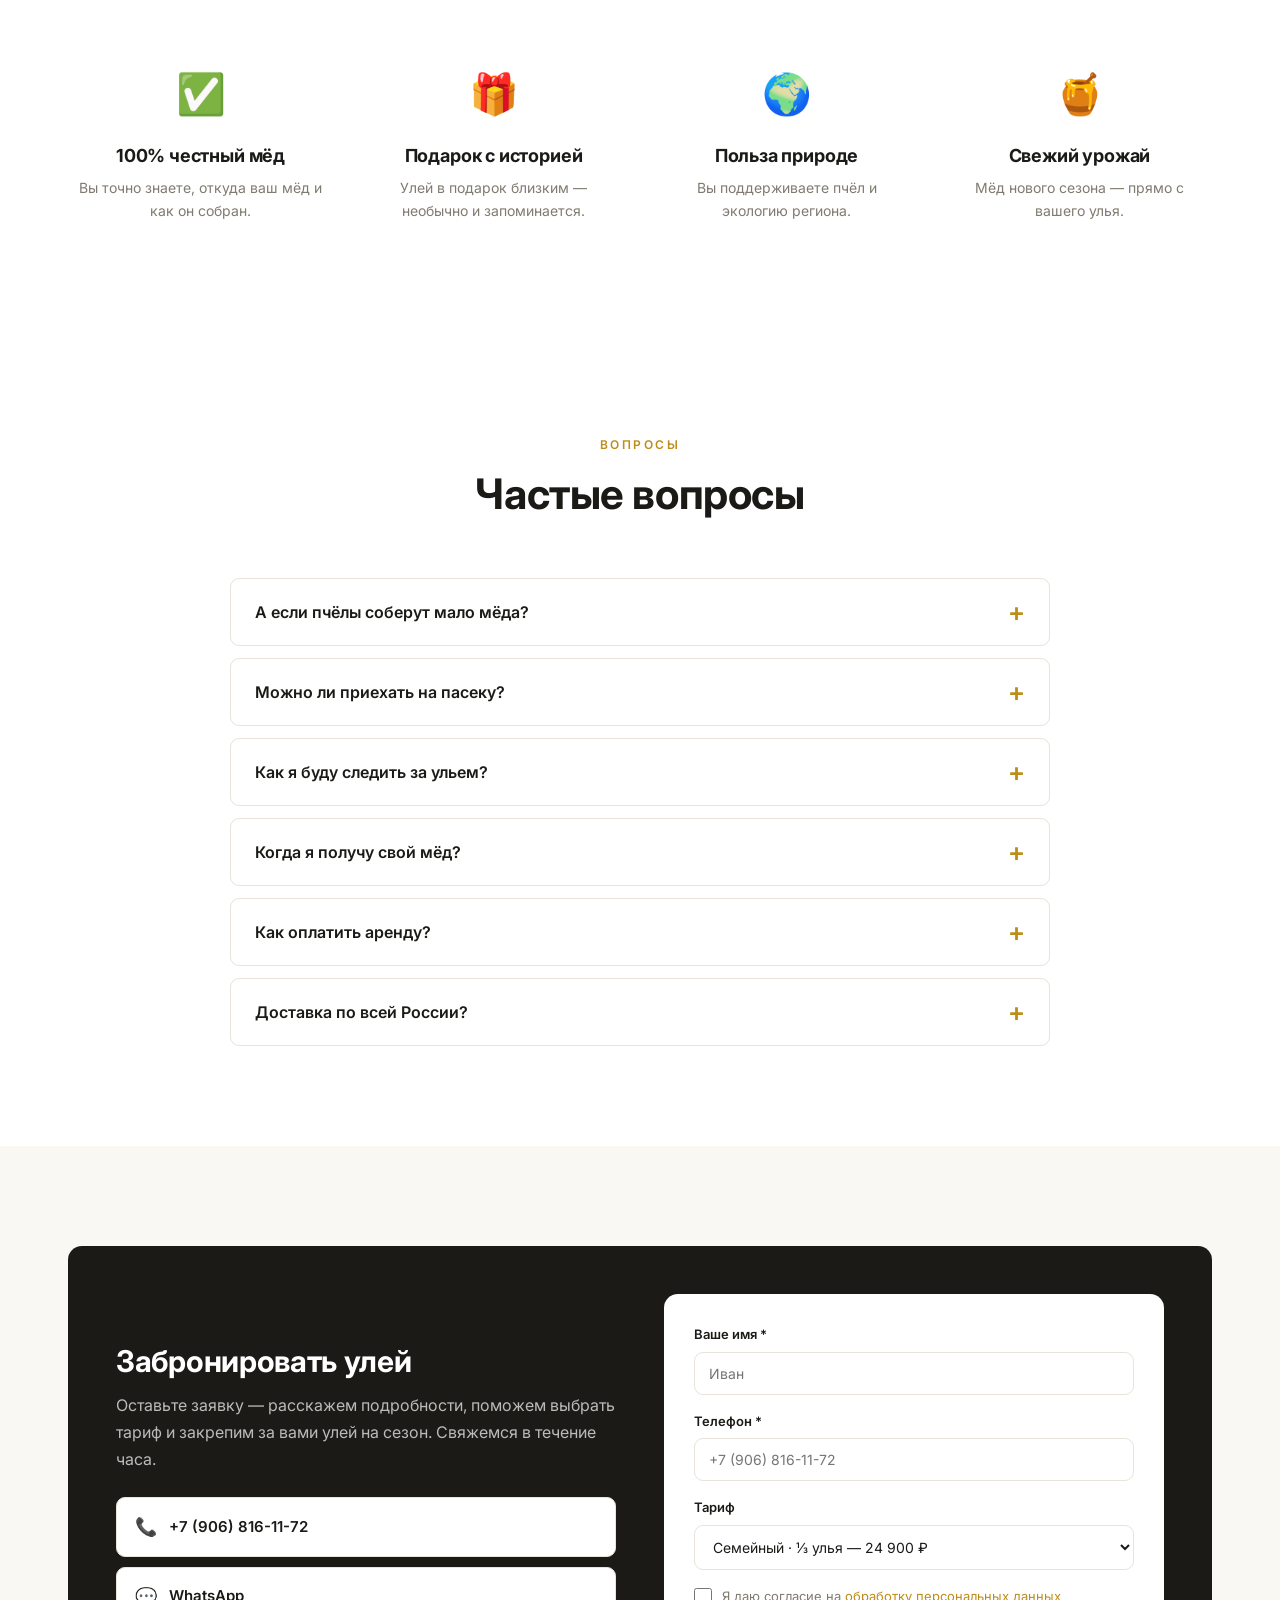
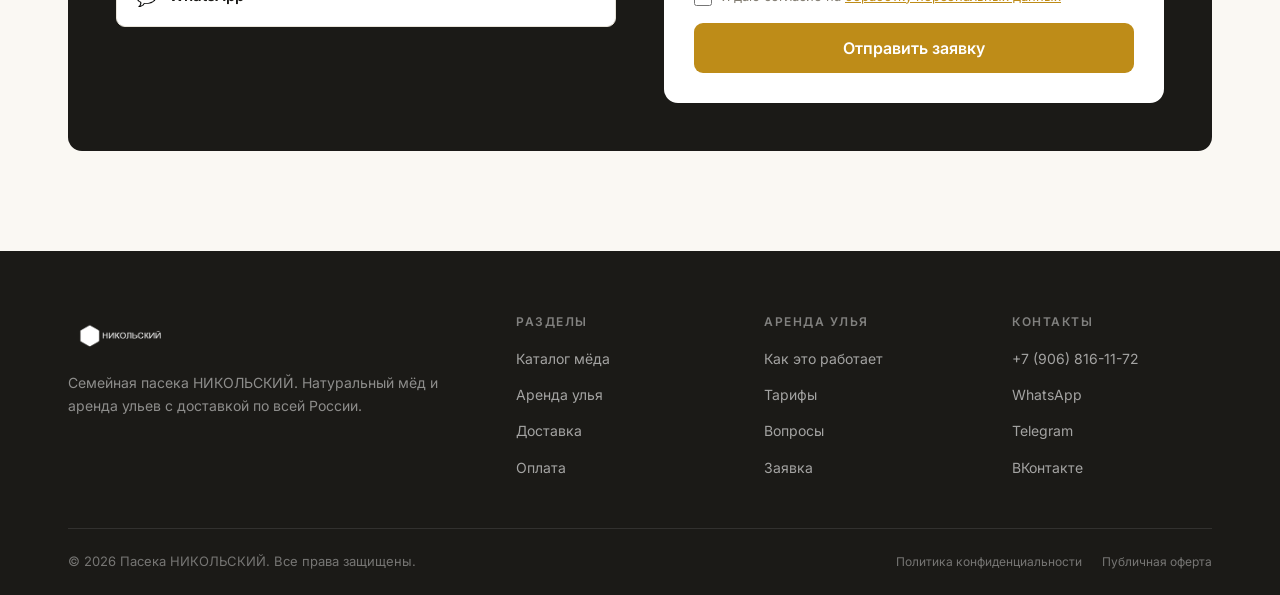
==== commit 2d6beeab: "Улучшена мобильная адаптация - Фикс горизонтального переполнения формы: width:100%/min-width:0 на по" ====
--- a/arenda.html
+++ b/arenda.html
@@ -38,7 +38,7 @@
           <span class="header__phone-label">Звоните</span>
           +7 (906) 816-11-72
         </a>
-        <a href="#rent" class="btn btn--gold btn--sm">Оставить заявку</a>
+        <a href="#rent" class="btn btn--gold btn--sm">Заявка</a>
         <button class="burger" id="burger" aria-label="Открыть меню"><span></span><span></span><span></span></button>
       </div>
     </div>
--- a/style.css
+++ b/style.css
@@ -330,6 +330,7 @@
 .form-group label { font-size: 13px; font-weight: 600; color: var(--ink); }
 .optional { font-weight: 400; color: var(--muted); }
 .form-group input, .form-group select, .form-group textarea {
+  width: 100%; min-width: 0; max-width: 100%;
   padding: 12px 14px; border: 1.5px solid var(--line); border-radius: var(--r-sm); font-size: 14px; color: var(--ink);
   background: var(--white); transition: border-color var(--t); outline: none; }
 .form-group input:focus, .form-group select:focus, .form-group textarea:focus { border-color: var(--gold); }
@@ -449,10 +450,8 @@
   .rent-cta { grid-template-columns: 1fr; gap: 32px; padding: 36px; }
 }
 @media (max-width: 860px) {
-  .hero__grid { grid-template-columns: 1fr; text-align: center; gap: 40px; }
-  .hero__content { display: flex; flex-direction: column; align-items: center; }
-  .hero__visual { order: -1; }
-  .hero__photo { max-width: 360px; }
+  .hero { min-height: 84vh; padding: 100px 0 40px; }
+  .hero__content { display: flex; flex-direction: column; align-items: center; text-align: center; margin: 0 auto; max-width: 540px; }
   .about__inner { grid-template-columns: 1fr; }
   .about__visual { order: -1; }
   .nav { display: none; position: fixed; top: 78px; left: 0; right: 0; background: var(--white); flex-direction: column; padding: 20px; gap: 4px; box-shadow: var(--shadow-lg); border-bottom: 1px solid var(--line); }
@@ -466,6 +465,16 @@
   .products__grid, .delivery__grid, .payment__grid, .benefits__grid { grid-template-columns: 1fr; }
   .footer__top { grid-template-columns: 1fr; }
   .footer__bottom { flex-direction: column; text-align: center; }
+  .hero { min-height: 80vh; padding: 90px 0 36px; }
+  .hero__title { font-size: 34px; line-height: 1.12; }
+  .hero__sub { font-size: 16px; }
+  .hero__eyebrow { font-size: 12px; }
+  .section-title { font-size: 27px; }
+  .recipe__title { font-size: 27px; }
+  .rent-cta { padding: 26px 20px; }
+  .rent-form { padding: 22px 18px; }
+  .tariff { padding: 30px 24px; }
+  .facts { padding: 22px 20px; }
   .facts__row { grid-template-columns: 1fr 1fr; gap: 10px; }
   .fact:nth-child(2) { border-right: none; }
   .fact { border-bottom: 1px solid var(--line); padding-bottom: 14px; }
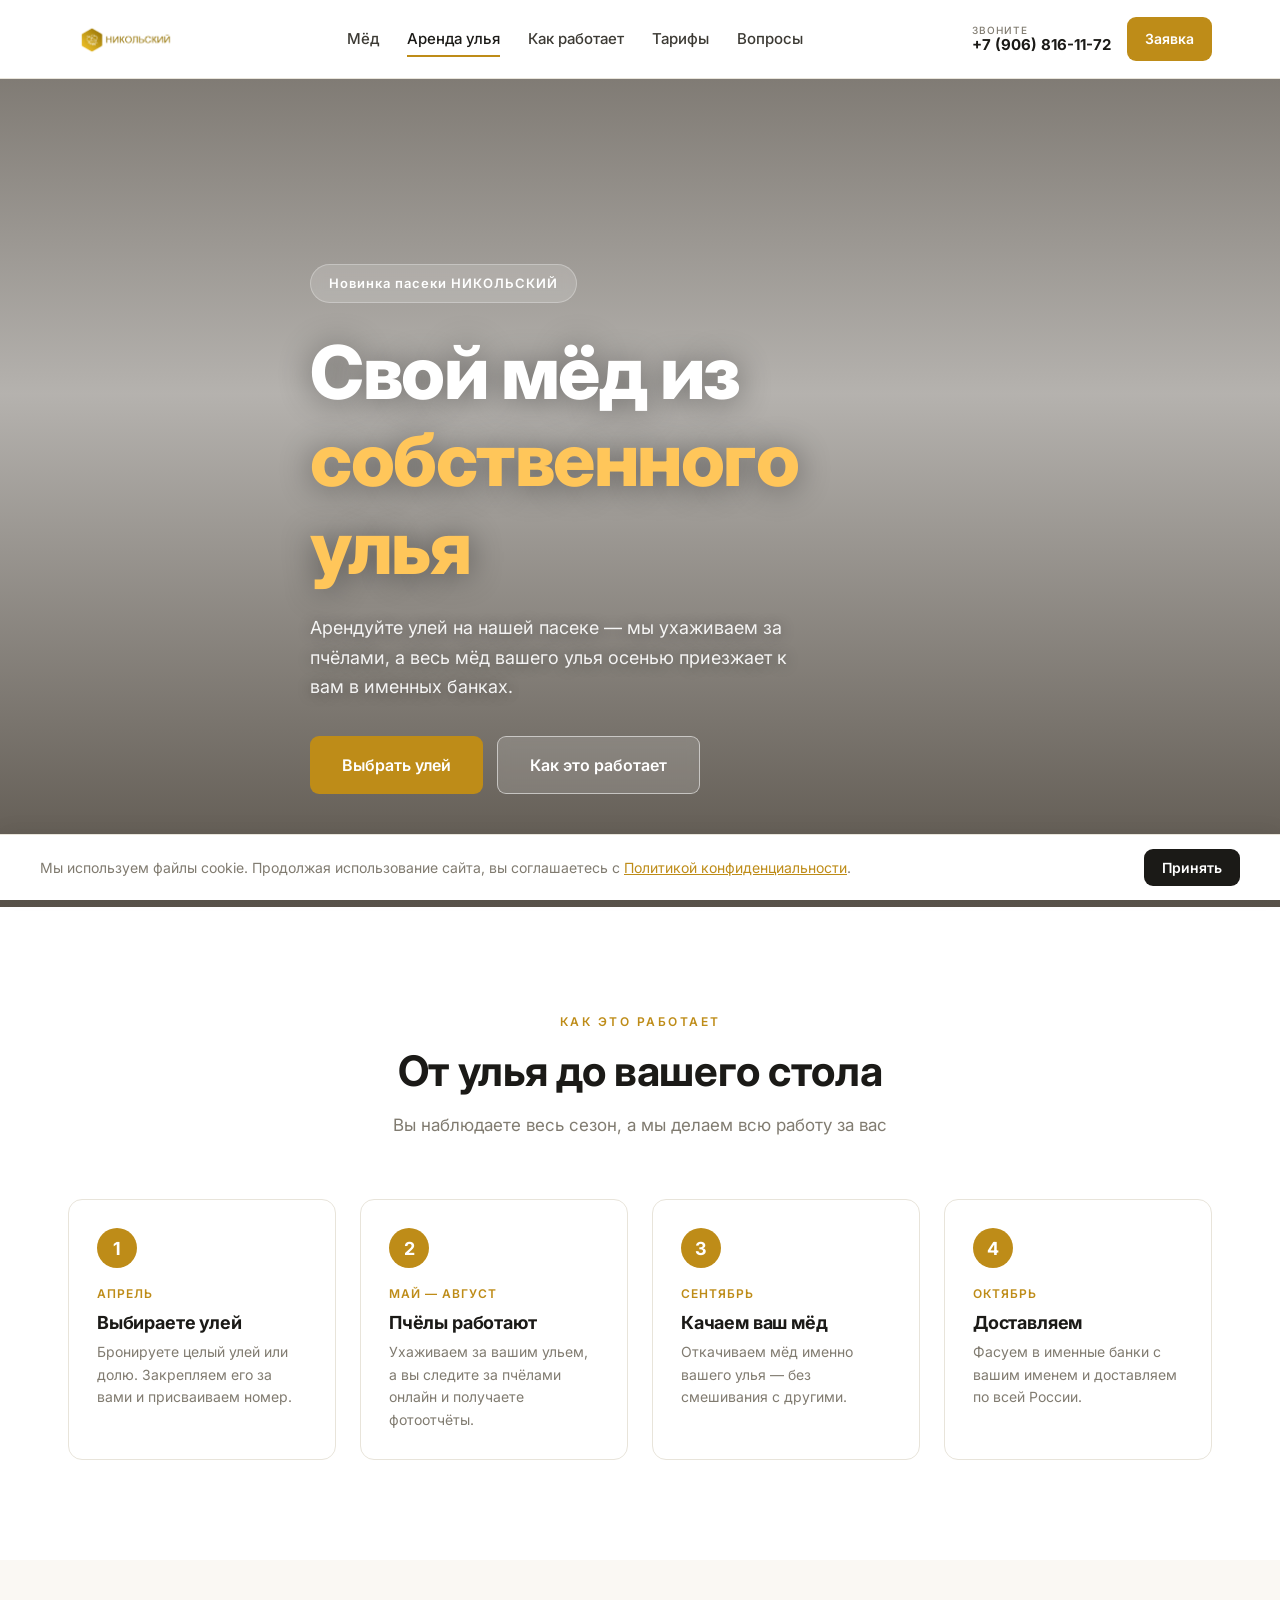
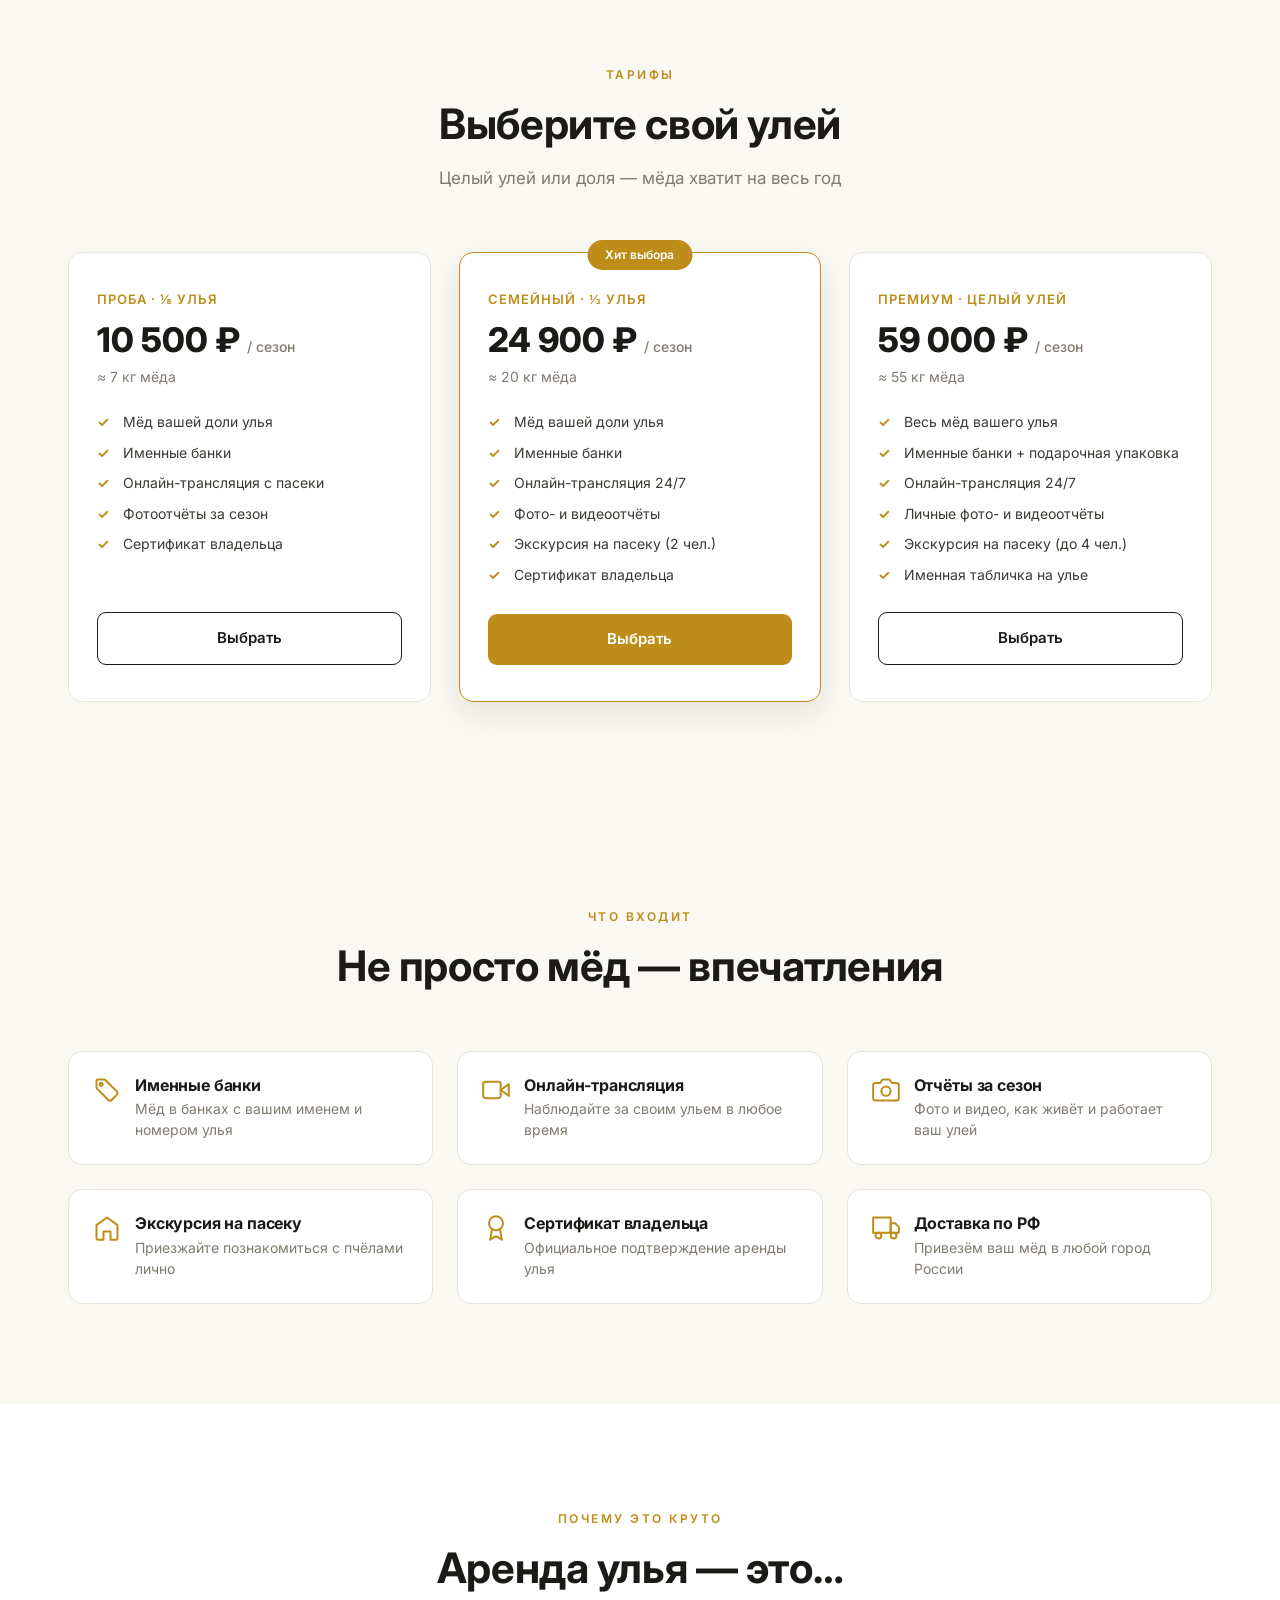
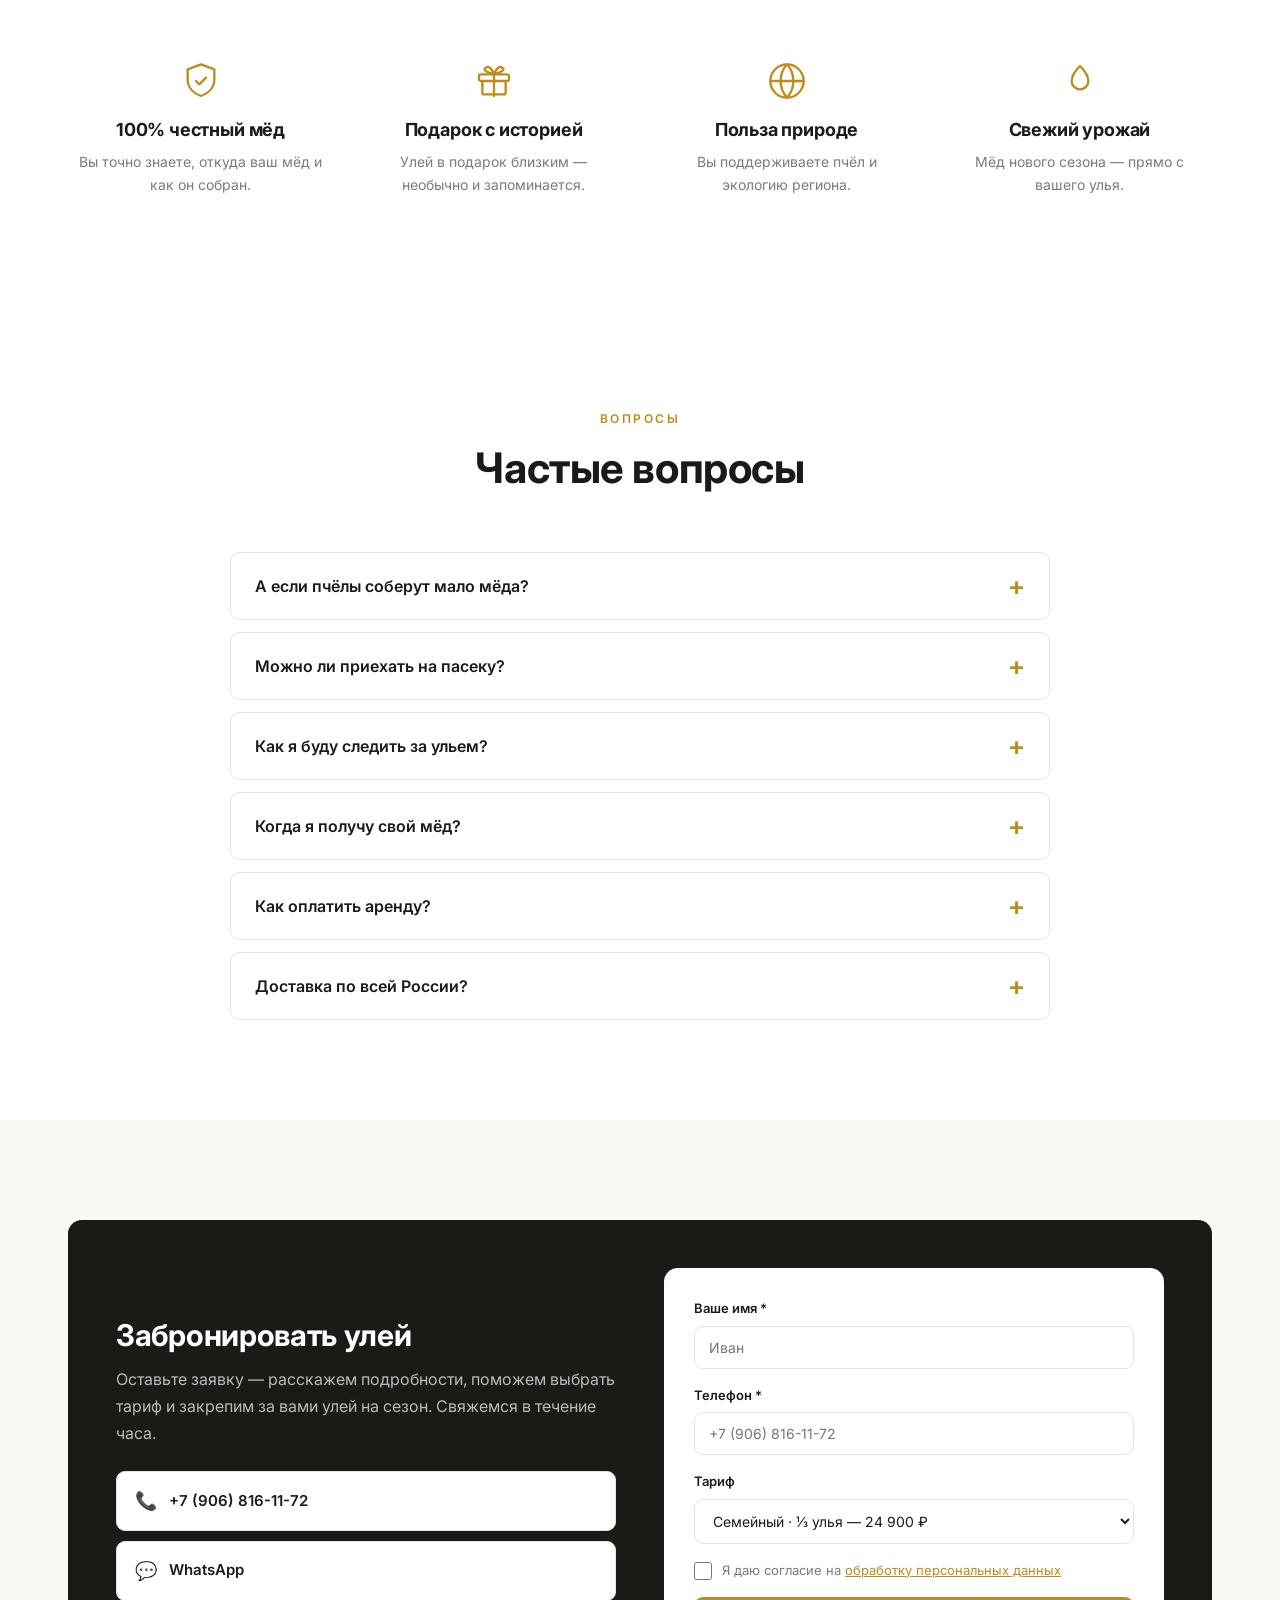
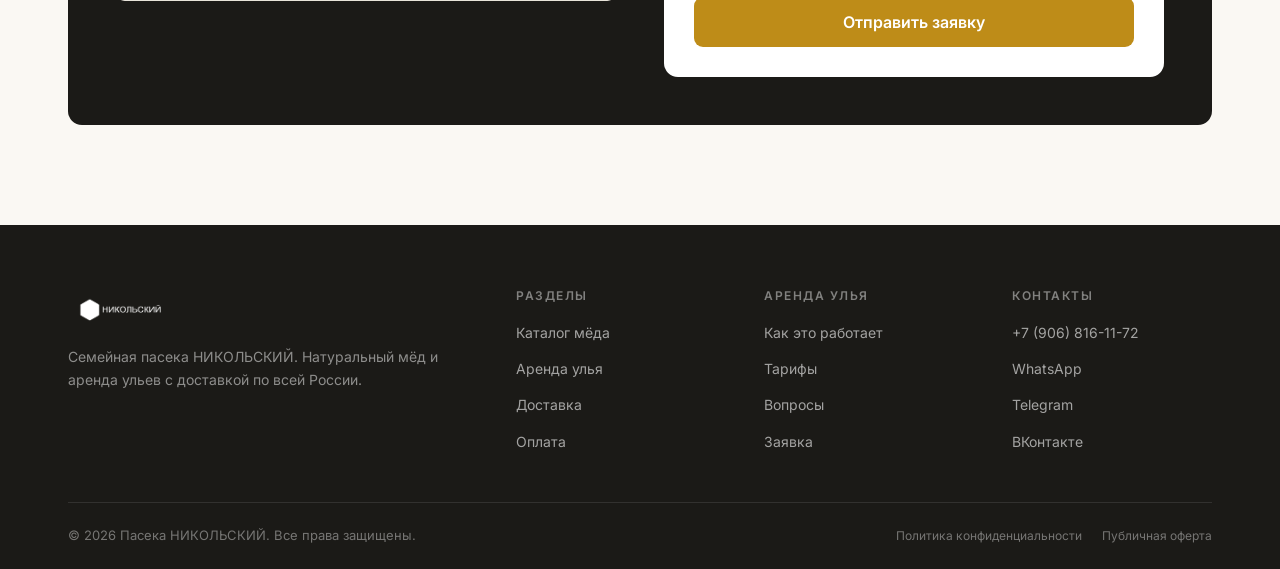
==== commit b56f6f58: "Замена эмодзи на line-иконки — более строгий вид - Форма: контакты, гарантии, оплата — аккуратные SV" ====
--- a/arenda.html
+++ b/arenda.html
@@ -3,8 +3,36 @@
 <head>
   <meta charset="UTF-8" />
   <meta name="viewport" content="width=device-width, initial-scale=1.0" />
-  <meta name="description" content="Аренда улья на пасеке НИКОЛЬСКИЙ — свой мёд из собственного улья. Именные банки, онлайн-трансляция, экскурсия. Доставка по России." />
-  <title>Аренда улья — Пасека НИКОЛЬСКИЙ</title>
+  <title>Аренда улья — свой мёд из собственного улья | Пасека НИКОЛЬСКИЙ</title>
+  <meta name="description" content="Арендуйте улей на пасеке НИКОЛЬСКИЙ и получите весь мёд своего улья в именных банках. Онлайн-трансляция, экскурсия, сертификат владельца. Тарифы от 10 500 ₽ за сезон." />
+  <meta name="keywords" content="аренда улья, пчелошеринг, свой мёд, улей в аренду, именные банки мёда, пасека НИКОЛЬСКИЙ" />
+  <meta name="author" content="Пасека НИКОЛЬСКИЙ" />
+  <meta name="robots" content="index, follow" />
+  <meta name="theme-color" content="#B8860B" />
+  <link rel="canonical" href="https://nikolskymed.ru/arenda.html" />
+
+  <!-- Favicon -->
+  <link rel="icon" type="image/svg+xml" href="favicon.svg" />
+  <link rel="icon" type="image/png" href="images/logo.png" />
+  <link rel="apple-touch-icon" href="images/logo.png" />
+
+  <!-- Open Graph -->
+  <meta property="og:type" content="website" />
+  <meta property="og:site_name" content="Пасека НИКОЛЬСКИЙ" />
+  <meta property="og:title" content="Аренда улья — свой мёд из собственного улья | НИКОЛЬСКИЙ" />
+  <meta property="og:description" content="Арендуйте улей и получите весь свой мёд в именных банках. Онлайн-трансляция, экскурсия, сертификат. Тарифы от 10 500 ₽." />
+  <meta property="og:url" content="https://nikolskymed.ru/arenda.html" />
+  <meta property="og:locale" content="ru_RU" />
+  <meta property="og:image" content="https://images.pexels.com/photos/17543926/pexels-photo-17543926.jpeg?auto=compress&cs=tinysrgb&w=1200&h=630&fit=crop" />
+  <meta property="og:image:width" content="1200" />
+  <meta property="og:image:height" content="630" />
+
+  <!-- Twitter -->
+  <meta name="twitter:card" content="summary_large_image" />
+  <meta name="twitter:title" content="Аренда улья — свой мёд из собственного улья | НИКОЛЬСКИЙ" />
+  <meta name="twitter:description" content="Весь мёд вашего улья в именных банках. Онлайн-трансляция и экскурсия." />
+  <meta name="twitter:image" content="https://images.pexels.com/photos/17543926/pexels-photo-17543926.jpeg?auto=compress&cs=tinysrgb&w=1200&h=630&fit=crop" />
+
   <link rel="preconnect" href="https://fonts.googleapis.com" />
   <link rel="preconnect" href="https://fonts.gstatic.com" crossorigin />
   <link href="https://fonts.googleapis.com/css2?family=Montserrat:wght@500;600;700;800;900&family=Inter:wght@400;500;600&display=swap" rel="stylesheet" />
@@ -53,7 +81,7 @@
     <div class="hero__overlay" aria-hidden="true"></div>
     <div class="container">
       <div class="hero__content">
-        <span class="hero__eyebrow">🐝 Новинка пасеки НИКОЛЬСКИЙ</span>
+        <span class="hero__eyebrow">Новинка пасеки НИКОЛЬСКИЙ</span>
         <h1 class="hero__title">Свой мёд из<br><span>собственного улья</span></h1>
         <p class="hero__sub">Арендуйте улей на нашей пасеке — мы ухаживаем за пчёлами, а весь мёд вашего улья осенью приезжает к вам в именных банках.</p>
         <div class="hero__cta">
@@ -166,12 +194,12 @@
         <h2 class="section-title">Не просто мёд — впечатления</h2>
       </div>
       <div class="incl">
-        <div class="incl-item fade-in"><span>🏷️</span><div><h4>Именные банки</h4><p>Мёд в банках с вашим именем и номером улья</p></div></div>
-        <div class="incl-item fade-in"><span>📹</span><div><h4>Онлайн-трансляция</h4><p>Наблюдайте за своим ульем в любое время</p></div></div>
-        <div class="incl-item fade-in"><span>📸</span><div><h4>Отчёты за сезон</h4><p>Фото и видео, как живёт и работает ваш улей</p></div></div>
-        <div class="incl-item fade-in"><span>🚜</span><div><h4>Экскурсия на пасеку</h4><p>Приезжайте познакомиться с пчёлами лично</p></div></div>
-        <div class="incl-item fade-in"><span>📜</span><div><h4>Сертификат владельца</h4><p>Официальное подтверждение аренды улья</p></div></div>
-        <div class="incl-item fade-in"><span>🚚</span><div><h4>Доставка по РФ</h4><p>Привезём ваш мёд в любой город России</p></div></div>
+        <div class="incl-item fade-in"><span class="icon"><svg viewBox="0 0 24 24" fill="none" stroke="currentColor" stroke-width="1.7" stroke-linecap="round" stroke-linejoin="round"><path d="M20.59 13.41 11 3.83A2 2 0 0 0 9.59 3H4a1 1 0 0 0-1 1v5.59A2 2 0 0 0 3.59 11l9.58 9.58a2 2 0 0 0 2.83 0l4.59-4.59a2 2 0 0 0 0-2.58z"/><circle cx="7" cy="7" r="1.3"/></svg></span><div><h4>Именные банки</h4><p>Мёд в банках с вашим именем и номером улья</p></div></div>
+        <div class="incl-item fade-in"><span class="icon"><svg viewBox="0 0 24 24" fill="none" stroke="currentColor" stroke-width="1.7" stroke-linecap="round" stroke-linejoin="round"><polygon points="23 7 16 12 23 17 23 7"/><rect x="1" y="5" width="15" height="14" rx="2"/></svg></span><div><h4>Онлайн-трансляция</h4><p>Наблюдайте за своим ульем в любое время</p></div></div>
+        <div class="incl-item fade-in"><span class="icon"><svg viewBox="0 0 24 24" fill="none" stroke="currentColor" stroke-width="1.7" stroke-linecap="round" stroke-linejoin="round"><path d="M23 19a2 2 0 0 1-2 2H3a2 2 0 0 1-2-2V8a2 2 0 0 1 2-2h4l2-3h6l2 3h4a2 2 0 0 1 2 2z"/><circle cx="12" cy="13" r="4"/></svg></span><div><h4>Отчёты за сезон</h4><p>Фото и видео, как живёт и работает ваш улей</p></div></div>
+        <div class="incl-item fade-in"><span class="icon"><svg viewBox="0 0 24 24" fill="none" stroke="currentColor" stroke-width="1.7" stroke-linecap="round" stroke-linejoin="round"><path d="M3 9.5 12 3l9 6.5V21a1 1 0 0 1-1 1h-5v-7H9v7H4a1 1 0 0 1-1-1z"/></svg></span><div><h4>Экскурсия на пасеку</h4><p>Приезжайте познакомиться с пчёлами лично</p></div></div>
+        <div class="incl-item fade-in"><span class="icon"><svg viewBox="0 0 24 24" fill="none" stroke="currentColor" stroke-width="1.7" stroke-linecap="round" stroke-linejoin="round"><circle cx="12" cy="8" r="6"/><path d="M8.5 13.5 7 22l5-3 5 3-1.5-8.5"/></svg></span><div><h4>Сертификат владельца</h4><p>Официальное подтверждение аренды улья</p></div></div>
+        <div class="incl-item fade-in"><span class="icon"><svg viewBox="0 0 24 24" fill="none" stroke="currentColor" stroke-width="1.7" stroke-linecap="round" stroke-linejoin="round"><rect x="1" y="3" width="15" height="13"/><polygon points="16 8 20 8 23 11 23 16 16 16 16 8"/><circle cx="5.5" cy="18.5" r="2.5"/><circle cx="18.5" cy="18.5" r="2.5"/></svg></span><div><h4>Доставка по РФ</h4><p>Привезём ваш мёд в любой город России</p></div></div>
       </div>
     </div>
   </section>
@@ -184,10 +212,10 @@
         <h2 class="section-title section-title--light">Аренда улья — это…</h2>
       </div>
       <div class="benefits__grid">
-        <div class="benefit fade-in"><span class="benefit__icon">✅</span><h3>100% честный мёд</h3><p>Вы точно знаете, откуда ваш мёд и как он собран.</p></div>
-        <div class="benefit fade-in"><span class="benefit__icon">🎁</span><h3>Подарок с историей</h3><p>Улей в подарок близким — необычно и запоминается.</p></div>
-        <div class="benefit fade-in"><span class="benefit__icon">🌍</span><h3>Польза природе</h3><p>Вы поддерживаете пчёл и экологию региона.</p></div>
-        <div class="benefit fade-in"><span class="benefit__icon">🍯</span><h3>Свежий урожай</h3><p>Мёд нового сезона — прямо с вашего улья.</p></div>
+        <div class="benefit fade-in"><span class="benefit__icon icon"><svg viewBox="0 0 24 24" fill="none" stroke="currentColor" stroke-width="1.4" stroke-linecap="round" stroke-linejoin="round"><path d="M12 2 4 5v6c0 5 3.5 8.5 8 10 4.5-1.5 8-5 8-10V5l-8-3z"/><polyline points="9 12 11 14 15 10"/></svg></span><h3>100% честный мёд</h3><p>Вы точно знаете, откуда ваш мёд и как он собран.</p></div>
+        <div class="benefit fade-in"><span class="benefit__icon icon"><svg viewBox="0 0 24 24" fill="none" stroke="currentColor" stroke-width="1.4" stroke-linecap="round" stroke-linejoin="round"><rect x="3" y="8" width="18" height="4" rx="1"/><path d="M12 8v13M5 12v7a1 1 0 0 0 1 1h12a1 1 0 0 0 1-1v-7"/><path d="M12 8S10 2 7 4s5 4 5 4zM12 8s2-6 5-4-5 4-5 4z"/></svg></span><h3>Подарок с историей</h3><p>Улей в подарок близким — необычно и запоминается.</p></div>
+        <div class="benefit fade-in"><span class="benefit__icon icon"><svg viewBox="0 0 24 24" fill="none" stroke="currentColor" stroke-width="1.4" stroke-linecap="round" stroke-linejoin="round"><circle cx="12" cy="12" r="10"/><line x1="2" y1="12" x2="22" y2="12"/><path d="M12 2a15 15 0 0 1 0 20 15 15 0 0 1 0-20z"/></svg></span><h3>Польза природе</h3><p>Вы поддерживаете пчёл и экологию региона.</p></div>
+        <div class="benefit fade-in"><span class="benefit__icon icon"><svg viewBox="0 0 24 24" fill="none" stroke="currentColor" stroke-width="1.4" stroke-linecap="round" stroke-linejoin="round"><path d="M12 3c3 3 5 6 5 9a5 5 0 0 1-10 0c0-3 2-6 5-9z"/></svg></span><h3>Свежий урожай</h3><p>Мёд нового сезона — прямо с вашего улья.</p></div>
       </div>
     </div>
   </section>
--- a/style.css
+++ b/style.css
@@ -426,6 +426,70 @@
 .rent-cta__text p { color: rgba(255,255,255,0.7); font-size: 16px; line-height: 1.7; }
 .rent-form { background: var(--white); border-radius: var(--r); padding: 30px; display: flex; flex-direction: column; gap: 16px; }
 
+/* ─── ИКОНКИ (line SVG, единый стиль) ─── */
+.icon { display: inline-flex; align-items: center; justify-content: center; }
+.icon svg { width: 100%; height: 100%; display: block; }
+.contact-link span.icon { width: 20px; height: 20px; color: var(--gold); flex-shrink: 0; }
+.og { display: flex; align-items: center; gap: 9px; }
+.og .icon { width: 16px; height: 16px; color: var(--gold); flex-shrink: 0; }
+.pof-icon { width: 20px; height: 20px; color: var(--gold); }
+.benefit__icon { display: block; width: 40px; height: 40px; margin: 0 auto 18px; color: var(--gold); }
+.benefit__icon svg { stroke-width: 1.4; }
+.pay__icon { display: block; width: 34px; height: 34px; margin: 0 auto 14px; color: var(--gold); }
+.about-feature .icon { width: 26px; height: 26px; color: var(--gold); flex-shrink: 0; margin-top: 2px; }
+.incl-item .icon { width: 28px; height: 28px; color: var(--gold); flex-shrink: 0; }
+.delivery__note .icon { width: 22px; height: 22px; color: var(--gold); flex-shrink: 0; }
+.bulk__emoji.icon { width: 40px; height: 40px; color: var(--gold); }
+
+/* ─── КОРЗИНА ─── */
+.cart-btn { position: relative; display: flex; align-items: center; justify-content: center; width: 42px; height: 42px; border-radius: 50%; background: var(--ink); color: #fff; transition: all var(--t); }
+.cart-btn svg { width: 20px; height: 20px; }
+.cart-btn:hover { background: var(--gold); transform: translateY(-2px); }
+.cart-btn__count { position: absolute; top: -5px; right: -5px; min-width: 20px; height: 20px; padding: 0 5px; border-radius: 10px; background: var(--gold); color: #fff; font-size: 11px; font-weight: 700; display: flex; align-items: center; justify-content: center; border: 2px solid var(--white); }
+.cart-btn__count.empty { display: none; }
+
+.cart-overlay { position: fixed; inset: 0; background: rgba(27,26,23,0.5); opacity: 0; visibility: hidden; transition: opacity .3s ease; z-index: 1000; }
+.cart-overlay.open { opacity: 1; visibility: visible; }
+
+.cart-drawer { position: fixed; top: 0; right: 0; height: 100%; width: 420px; max-width: 92vw; background: var(--white); z-index: 1001; transform: translateX(105%); transition: transform .35s cubic-bezier(.4,0,.2,1); display: flex; flex-direction: column; box-shadow: -10px 0 40px rgba(0,0,0,.15); }
+.cart-drawer.open { transform: translateX(0); }
+.cart-drawer__head { display: flex; align-items: center; justify-content: space-between; padding: 22px 24px; border-bottom: 1px solid var(--line); flex-shrink: 0; }
+.cart-drawer__head h3 { font-size: 20px; font-weight: 700; }
+.cart-close { font-size: 30px; line-height: 1; color: var(--muted); width: 36px; height: 36px; border-radius: 50%; transition: all var(--t); display: flex; align-items: center; justify-content: center; }
+.cart-close:hover { background: var(--bg-2); color: var(--ink); }
+
+.cart-view { display: flex; flex-direction: column; flex: 1; min-height: 0; }
+.cart-drawer__body { flex: 1; overflow-y: auto; padding: 12px 24px; }
+.cart-empty { text-align: center; color: var(--muted); padding: 70px 20px; font-size: 15px; }
+.cart-empty span { font-size: 52px; display: block; margin-bottom: 16px; }
+
+.cart-item { display: grid; grid-template-columns: 1fr auto; gap: 6px 12px; padding: 16px 0; border-bottom: 1px solid var(--line); }
+.cart-item__name { font-weight: 600; color: var(--ink); font-size: 15px; }
+.cart-item__unit { font-size: 12px; color: var(--muted); }
+.cart-item__price { font-weight: 700; color: var(--ink); white-space: nowrap; text-align: right; }
+.cart-item__controls { display: flex; align-items: center; gap: 12px; grid-column: 1 / -1; margin-top: 4px; }
+.qty { display: flex; align-items: center; border: 1.5px solid var(--line); border-radius: var(--r-sm); overflow: hidden; }
+.qty button { width: 30px; height: 30px; font-size: 18px; color: var(--ink); background: var(--bg-2); transition: background var(--t); }
+.qty button:hover { background: var(--gold-soft); }
+.qty span { min-width: 34px; text-align: center; font-weight: 600; font-size: 14px; }
+.cart-item__remove { margin-left: auto; font-size: 13px; color: var(--muted); text-decoration: underline; background: none; }
+.cart-item__remove:hover { color: #c0392b; }
+
+.cart-drawer__foot { padding: 20px 24px; border-top: 1px solid var(--line); flex-shrink: 0; }
+.cart-total { display: flex; align-items: center; justify-content: space-between; margin-bottom: 14px; font-size: 16px; }
+.cart-total b { font-size: 22px; font-weight: 800; color: var(--ink); }
+.cart-note { font-size: 12px; color: var(--muted); text-align: center; margin-top: 10px; }
+
+.cart-checkout { display: none; flex-direction: column; gap: 14px; padding: 20px 24px; overflow-y: auto; flex: 1; }
+.cart-drawer.checkout-mode .cart-view { display: none; }
+.cart-drawer.checkout-mode .cart-checkout { display: flex; }
+.cart-back { align-self: flex-start; font-size: 14px; color: var(--gold); font-weight: 600; background: none; }
+.cart-back:hover { text-decoration: underline; }
+
+@media (max-width: 560px) {
+  .cart-drawer { width: 100vw; max-width: 100vw; }
+}
+
 /* ─── TOAST ─── */
 .toast { position: fixed; bottom: 30px; left: 50%; transform: translateX(-50%) translateY(20px); background: var(--ink); color: var(--white); padding: 16px 30px; border-radius: var(--r-sm); font-size: 15px; font-weight: 500; display: flex; align-items: center; gap: 10px; opacity: 0; pointer-events: none; transition: all 0.4s ease; z-index: 9998; box-shadow: var(--shadow-lg); }
 .toast.show { opacity: 1; transform: translateX(-50%) translateY(0); }
